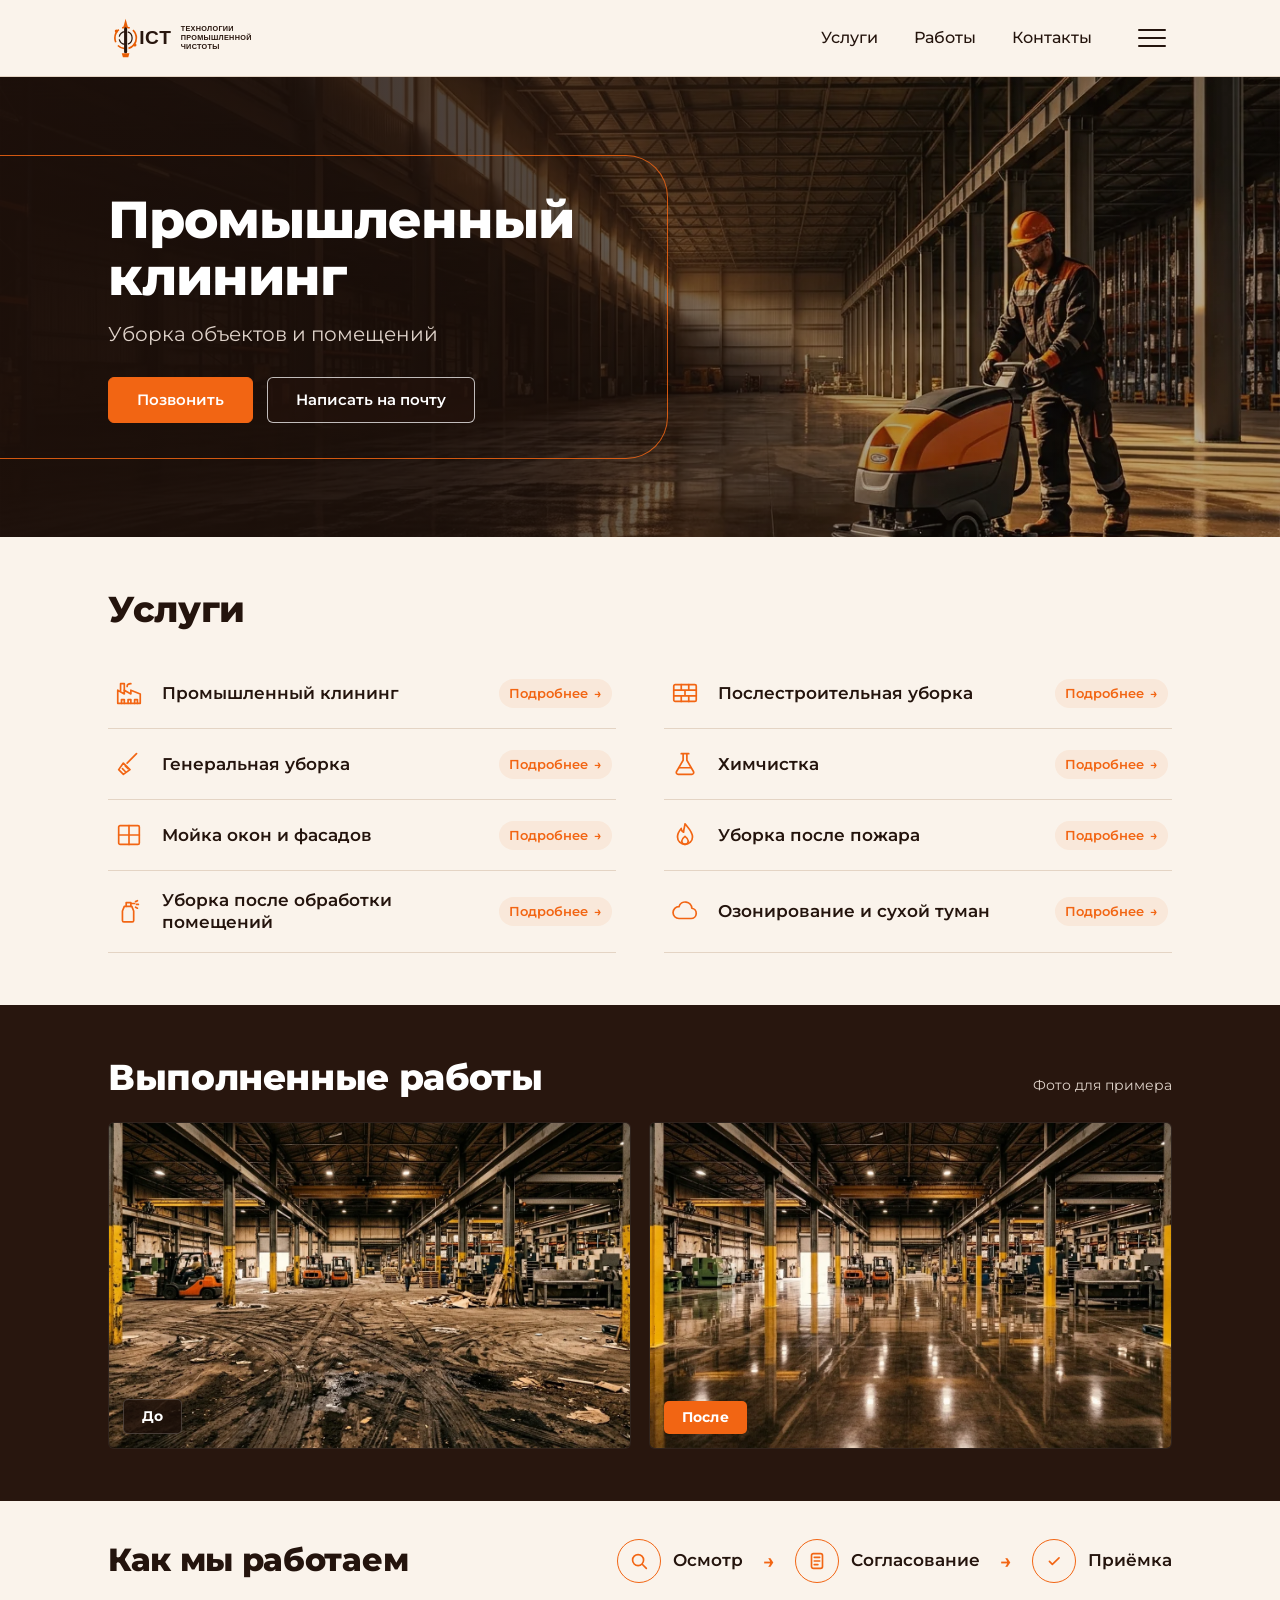
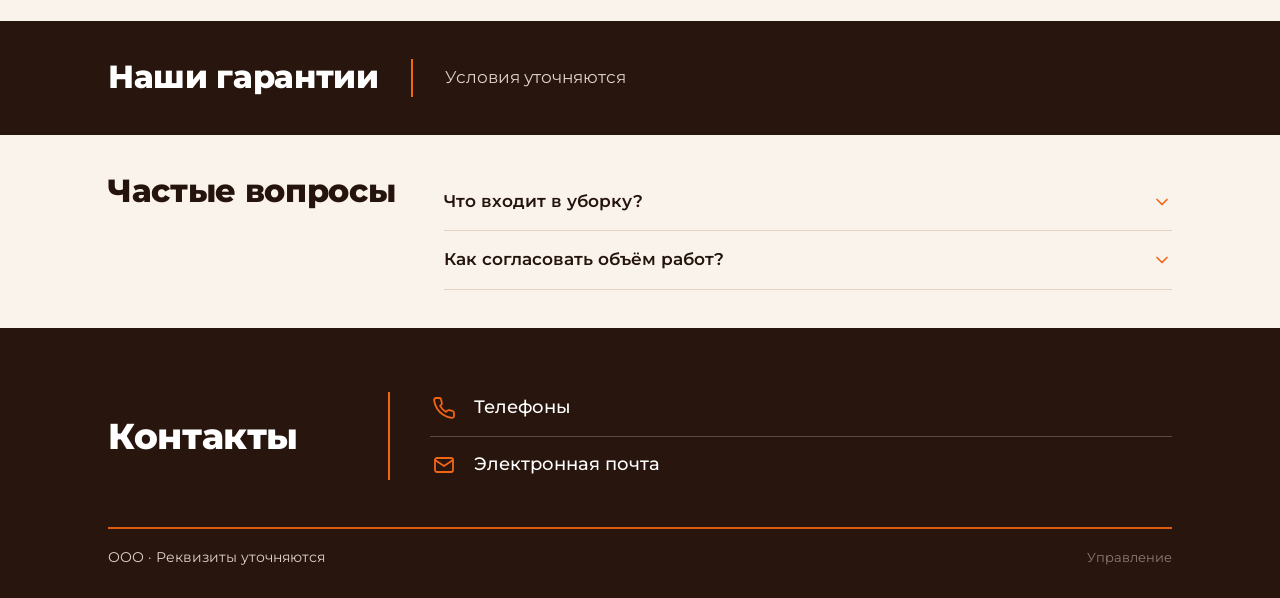
==== index.html @ 391a7e3c "Initial commit: ICT industrial cleaning site, service modals, WebP admin panel, PHP API, and agent r" ====
<!DOCTYPE html>
<html lang="ru">
<head>
  <meta charset="UTF-8">
  <meta name="viewport" content="width=device-width, initial-scale=1.0">
  <title>ICT — Технологии промышленной чистоты | Промышленный клининг</title>
  <meta name="description" content="Промышленный клининг, уборка объектов и помещений, послестроительная и генеральная уборка, химчистка, мойка окон и фасадов, уборка после пожара, озонирование.">
  <link rel="preconnect" href="https://fonts.googleapis.com">
  <link rel="preconnect" href="https://fonts.gstatic.com" crossorigin>
  <link href="https://fonts.googleapis.com/css2?family=Montserrat:wght@400;500;600;700;800&display=swap" rel="stylesheet">
  <link rel="stylesheet" href="css/styles.css">
</head>
<body>
  <!-- Header -->
  <header class="site-header" id="top">
    <div class="container header-inner">
      <a href="#top" class="brand-logo" aria-label="ICT — Технологии промышленной чистоты">
        <img src="assets/svg/logo-ict.svg" alt="ICT — Технологии промышленной чистоты" width="220" height="50">
      </a>

      <nav class="main-nav" aria-label="Основная навигация">
        <a href="#services" class="nav-link">Услуги</a>
        <a href="#works" class="nav-link">Работы</a>
        <a href="#contacts" class="nav-link">Контакты</a>
      </nav>

      <button class="burger-btn" id="burgerBtn" type="button" aria-label="Открыть меню" aria-expanded="false" aria-controls="mobileDrawer">
        <span></span>
        <span></span>
        <span></span>
      </button>
    </div>

    <!-- Mobile Navigation Drawer -->
    <div class="mobile-drawer" id="mobileDrawer" hidden>
      <div class="container mobile-drawer-inner">
        <a href="#services" class="mobile-nav-link">Услуги</a>
        <a href="#works" class="mobile-nav-link">Выполненные работы</a>
        <a href="#process" class="mobile-nav-link">Как мы работаем</a>
        <a href="#faq" class="mobile-nav-link">Частые вопросы</a>
        <a href="#contacts" class="mobile-nav-link">Контакты</a>
      </div>
    </div>

    <!-- Mobile Quick CTA Bar (matches mobile prototype) -->
    <div class="mobile-cta-bar">
      <div class="container mobile-cta-inner">
        <a href="#contacts" class="btn btn-primary btn-block js-phone-cta">Позвонить</a>
        <a href="#contacts" class="btn btn-outline-dark btn-block js-email-cta">Написать на почту</a>
      </div>
    </div>
  </header>

  <main>
    <!-- Hero Section -->
    <section class="hero" aria-label="Главный баннер">
      <div class="hero-media">
        <img id="heroImage" src="assets/images/hero.webp" alt="Сотрудник ICT выполняет промышленный клининг поломоечной машиной" loading="eager">
        <div class="hero-overlay" aria-hidden="true"></div>
      </div>

      <div class="container hero-container">
        <div class="hero-frame">
          <h1 class="hero-title">Промышленный<br>клининг</h1>
          <p class="hero-subtitle">Уборка объектов и помещений</p>
          <div class="hero-actions">
            <a href="#contacts" class="btn btn-primary js-phone-cta">Позвонить</a>
            <a href="#contacts" class="btn btn-outline-light js-email-cta">Написать на почту</a>
          </div>
        </div>
      </div>
    </section>

    <!-- Services Section -->
    <section class="section section-cream" id="services">
      <div class="container">
        <h2 class="section-title section-title-dark">Услуги</h2>
        <div class="services-grid" id="servicesGrid" role="list">
          <!-- Rendered dynamically from data/services.json -->
        </div>
      </div>
    </section>

    <!-- Completed Works Section -->
    <section class="section section-dark" id="works">
      <div class="container">
        <div class="section-header-row">
          <h2 class="section-title section-title-light">Выполненные работы</h2>
          <span class="section-note" id="worksNote">Фото для примера</span>
        </div>
        <div class="works-list" id="worksList">
          <!-- Rendered dynamically from data/media.json -->
        </div>
      </div>
    </section>

    <!-- How We Work Section -->
    <section class="section section-cream section-compact" id="process">
      <div class="container process-layout">
        <h2 class="section-title section-title-dark process-heading">Как мы работаем</h2>
        <ol class="process-steps">
          <li class="process-step">
            <span class="process-icon" aria-hidden="true">
              <svg viewBox="0 0 24 24" fill="none" stroke="currentColor" stroke-width="1.8" stroke-linecap="round" stroke-linejoin="round">
                <circle cx="11" cy="11" r="6"></circle>
                <path d="M20 20l-4.2-4.2"></path>
              </svg>
            </span>
            <span class="process-label">Осмотр</span>
          </li>
          <li class="process-arrow" aria-hidden="true">→</li>
          <li class="process-step">
            <span class="process-icon" aria-hidden="true">
              <svg viewBox="0 0 24 24" fill="none" stroke="currentColor" stroke-width="1.8" stroke-linecap="round" stroke-linejoin="round">
                <rect x="6" y="4" width="12" height="16" rx="2"></rect>
                <path d="M9 8h6M9 12h6M9 16h4"></path>
              </svg>
            </span>
            <span class="process-label">Согласование</span>
          </li>
          <li class="process-arrow" aria-hidden="true">→</li>
          <li class="process-step">
            <span class="process-icon" aria-hidden="true">
              <svg viewBox="0 0 24 24" fill="none" stroke="currentColor" stroke-width="1.8" stroke-linecap="round" stroke-linejoin="round">
                <path d="M7 12.5l3.2 3.2L17.5 8.5"></path>
              </svg>
            </span>
            <span class="process-label">Приёмка</span>
          </li>
        </ol>
      </div>
    </section>

    <!-- Guarantees Section -->
    <section class="section section-dark section-compact" id="guarantees">
      <div class="container guarantees-layout">
        <h2 class="section-title section-title-light guarantees-heading">Наши гарантии</h2>
        <div class="guarantees-divider" aria-hidden="true"></div>
        <p class="guarantees-text" id="guaranteesText">Условия уточняются</p>
      </div>
    </section>

    <!-- FAQ Section -->
    <section class="section section-cream section-compact" id="faq">
      <div class="container faq-layout">
        <h2 class="section-title section-title-dark faq-heading">Частые вопросы</h2>
        <div class="faq-list" id="faqList">
          <!-- Rendered dynamically from data/site-config.json -->
        </div>
      </div>
    </section>
  </main>

  <!-- Contacts & Footer -->
  <footer class="section section-dark site-footer" id="contacts">
    <div class="container">
      <div class="contacts-layout">
        <h2 class="section-title section-title-light contacts-heading">Контакты</h2>
        <div class="contacts-divider" aria-hidden="true"></div>
        <div class="contacts-items">
          <a href="#contacts" class="contact-row js-phone-cta" id="contactPhoneLink">
            <span class="contact-icon" aria-hidden="true">
              <svg viewBox="0 0 24 24" fill="none" stroke="currentColor" stroke-width="1.8" stroke-linecap="round" stroke-linejoin="round">
                <path d="M22 16.92v3a2 2 0 0 1-2.18 2 19.79 19.79 0 0 1-8.63-3.07 19.5 19.5 0 0 1-6-6 19.79 19.79 0 0 1-3.07-8.67A2 2 0 0 1 4.11 2h3a2 2 0 0 1 2 1.72c.12.96.36 1.9.7 2.81a2 2 0 0 1-.45 2.11L8.09 9.91a16 16 0 0 0 6 6l1.27-1.27a2 2 0 0 1 2.11-.45c.91.34 1.85.58 2.81.7A2 2 0 0 1 22 16.92z"></path>
              </svg>
            </span>
            <span class="contact-value" id="contactPhoneText">Телефоны</span>
          </a>

          <a href="#contacts" class="contact-row js-email-cta" id="contactEmailLink">
            <span class="contact-icon" aria-hidden="true">
              <svg viewBox="0 0 24 24" fill="none" stroke="currentColor" stroke-width="1.8" stroke-linecap="round" stroke-linejoin="round">
                <rect x="3" y="5" width="18" height="14" rx="2"></rect>
                <path d="M3 7l9 6 9-6"></path>
              </svg>
            </span>
            <span class="contact-value" id="contactEmailText">Электронная почта</span>
          </a>
        </div>
      </div>

      <hr class="footer-accent-line">

      <div class="footer-bottom">
        <p class="footer-legal" id="legalInfo">ООО · Реквизиты уточняются</p>
        <a href="admin.html" class="footer-admin-link" title="Панель управления сайтом">Управление</a>
      </div>
    </div>
  </footer>

  <!-- Service Details Modal -->
  <div class="modal-backdrop" id="serviceModal" role="dialog" aria-modal="true" aria-labelledby="serviceModalTitle" hidden>
    <div class="modal-dialog">
      <div class="modal-header">
        <div class="modal-title-wrap">
          <span class="modal-service-icon" id="serviceModalIcon" aria-hidden="true"></span>
          <h3 class="modal-title" id="serviceModalTitle">Название услуги</h3>
        </div>
        <button type="button" class="modal-close" id="serviceModalClose" aria-label="Закрыть окно">&times;</button>
      </div>

      <div class="modal-body">
        <!-- Block 1: Included -->
        <section class="modal-block">
          <h4 class="modal-block-title">
            <span class="modal-block-dot modal-block-dot-included" aria-hidden="true"></span>
            Что входит в стоимость
          </h4>
          <ul class="modal-checklist" id="serviceModalIncluded"></ul>
        </section>

        <!-- Block 2: Excluded -->
        <section class="modal-block modal-block-excluded">
          <h4 class="modal-block-title">
            <span class="modal-block-dot modal-block-dot-excluded" aria-hidden="true"></span>
            Что не входит в услугу
          </h4>
          <ul class="modal-excluded-list" id="serviceModalExcluded"></ul>
        </section>

        <!-- Block 3: Additional Paid Works -->
        <section class="modal-block">
          <div class="modal-extras-head">
            <h4 class="modal-block-title">Дополнительные работы</h4>
            <p class="modal-extras-note">Не включены в общую стоимость услуги — оплачиваются отдельно при заказе</p>
          </div>
          <div class="modal-extras-table" id="serviceModalExtras"></div>
        </section>
      </div>

      <div class="modal-footer">
        <a href="#contacts" class="btn btn-primary js-phone-cta js-modal-close-on-click">Позвонить</a>
        <a href="#contacts" class="btn btn-outline-dark js-email-cta js-modal-close-on-click">Написать на почту</a>
      </div>
    </div>
  </div>

  <!-- Photo Lightbox Modal -->
  <div class="lightbox-backdrop" id="lightboxModal" role="dialog" aria-modal="true" aria-label="Просмотр фотографии" hidden>
    <button type="button" class="lightbox-close" id="lightboxClose" aria-label="Закрыть">&times;</button>
    <figure class="lightbox-figure">
      <img id="lightboxImage" src="" alt="">
      <figcaption id="lightboxCaption"></figcaption>
    </figure>
  </div>

  <script src="js/app.js"></script>
</body>
</html>
---- css/styles.css ----
:root {
  --bg-dark: #28160E;
  --bg-dark-deep: #1E100A;
  --bg-cream: #FAF3EB;
  --bg-cream-alt: #F3E8DC;
  --text-dark: #24140D;
  --text-dark-muted: #5C473C;
  --text-light: #FFFFFF;
  --text-light-muted: #DFD3CA;
  --accent: #F26513;
  --accent-hover: #FF7828;
  --border-cream: #E4D4C4;
  --border-dark: rgba(255, 255, 255, 0.22);
  --radius-sm: 6px;
  --radius-md: 12px;
  --radius-lg: 20px;
  --shadow-modal: 0 24px 64px rgba(18, 9, 5, 0.45);
  --container-max: 1120px;
  --transition: 0.2s ease;
}

*,
*::before,
*::after {
  box-sizing: border-box;
}

html {
  scroll-behavior: smooth;
}

body {
  margin: 0;
  font-family: 'Montserrat', -apple-system, BlinkMacSystemFont, 'Segoe UI', Roboto, sans-serif;
  color: var(--text-dark);
  background-color: var(--bg-dark);
  line-height: 1.5;
  -webkit-font-smoothing: antialiased;
}

body.no-scroll {
  overflow: hidden;
}

img {
  max-width: 100%;
  display: block;
}

a {
  color: inherit;
  text-decoration: none;
}

button {
  font: inherit;
  cursor: pointer;
}

.container {
  width: 100%;
  max-width: var(--container-max);
  margin: 0 auto;
  padding: 0 28px;
}

/* Buttons */
.btn {
  display: inline-flex;
  align-items: center;
  justify-content: center;
  gap: 8px;
  padding: 13px 28px;
  border-radius: var(--radius-sm);
  font-size: 15px;
  font-weight: 600;
  line-height: 1.2;
  border: 1.5px solid transparent;
  transition: background-color var(--transition), color var(--transition), border-color var(--transition), transform var(--transition);
  white-space: nowrap;
}

.btn:active {
  transform: translateY(1px);
}

.btn-primary {
  background-color: var(--accent);
  color: var(--text-light);
  border-color: var(--accent);
}

.btn-primary:hover {
  background-color: var(--accent-hover);
  border-color: var(--accent-hover);
}

.btn-outline-light {
  background-color: rgba(40, 22, 14, 0.45);
  color: var(--text-light);
  border-color: rgba(255, 255, 255, 0.72);
}

.btn-outline-light:hover {
  background-color: rgba(255, 255, 255, 0.14);
  border-color: var(--text-light);
}

.btn-outline-dark {
  background-color: transparent;
  color: var(--text-dark);
  border-color: rgba(36, 20, 13, 0.55);
}

.btn-outline-dark:hover {
  background-color: rgba(36, 20, 13, 0.06);
  border-color: var(--text-dark);
}

.btn-block {
  width: 100%;
}

/* Header */
.site-header {
  background-color: var(--bg-cream);
  border-bottom: 1px solid var(--border-cream);
  position: sticky;
  top: 0;
  z-index: 100;
}

.header-inner {
  display: flex;
  align-items: center;
  justify-content: space-between;
  min-height: 76px;
  gap: 24px;
}

.brand-logo img {
  height: 46px;
  width: auto;
}

.main-nav {
  display: flex;
  align-items: center;
  gap: 36px;
  margin-left: auto;
  margin-right: 16px;
}

.nav-link {
  font-size: 16px;
  font-weight: 500;
  color: var(--text-dark);
  transition: color var(--transition);
}

.nav-link:hover {
  color: var(--accent);
}

.burger-btn {
  display: inline-flex;
  flex-direction: column;
  justify-content: center;
  gap: 6px;
  width: 40px;
  height: 40px;
  padding: 6px;
  background: transparent;
  border: none;
}

.burger-btn span {
  display: block;
  width: 100%;
  height: 2.2px;
  background-color: var(--text-dark);
  border-radius: 2px;
  transition: transform var(--transition), opacity var(--transition);
}

.burger-btn[aria-expanded="true"] span:nth-child(1) {
  transform: translateY(8.2px) rotate(45deg);
}

.burger-btn[aria-expanded="true"] span:nth-child(2) {
  opacity: 0;
}

.burger-btn[aria-expanded="true"] span:nth-child(3) {
  transform: translateY(-8.2px) rotate(-45deg);
}

.mobile-drawer {
  background-color: var(--bg-cream);
  border-top: 1px solid var(--border-cream);
  padding: 12px 0 18px;
}

.mobile-drawer-inner {
  display: flex;
  flex-direction: column;
  gap: 4px;
}

.mobile-nav-link {
  padding: 10px 0;
  font-size: 16px;
  font-weight: 600;
  color: var(--text-dark);
  border-bottom: 1px solid rgba(228, 212, 196, 0.7);
}

.mobile-nav-link:last-child {
  border-bottom: none;
}

.mobile-cta-bar {
  display: none;
  background-color: var(--bg-cream);
  padding: 0 0 14px;
}

.mobile-cta-inner {
  display: flex;
  flex-direction: column;
  gap: 10px;
}

/* Hero Section */
.hero {
  position: relative;
  min-height: 460px;
  display: flex;
  align-items: center;
  background-color: var(--bg-dark-deep);
  overflow: hidden;
}

.hero-media {
  position: absolute;
  inset: 0;
  z-index: 0;
}

.hero-media img {
  width: 100%;
  height: 100%;
  object-fit: cover;
  object-position: center 35%;
}

.hero-overlay {
  position: absolute;
  inset: 0;
  background: linear-gradient(
    90deg,
    rgba(30, 16, 10, 0.92) 0%,
    rgba(30, 16, 10, 0.76) 44%,
    rgba(30, 16, 10, 0.25) 76%,
    rgba(30, 16, 10, 0.35) 100%
  );
}

.hero-container {
  position: relative;
  z-index: 1;
  padding-top: 48px;
  padding-bottom: 48px;
}

.hero-frame {
  max-width: 560px;
  padding: 36px 40px 36px 0;
  position: relative;
}

.hero-frame::before {
  content: "";
  position: absolute;
  top: 0;
  bottom: 0;
  right: 0;
  left: -100vw;
  border-top: 1.5px solid rgba(242, 101, 19, 0.85);
  border-right: 1.5px solid rgba(242, 101, 19, 0.85);
  border-bottom: 1.5px solid rgba(242, 101, 19, 0.85);
  border-radius: 0 42px 42px 0;
  pointer-events: none;
}

.hero-title {
  margin: 0 0 14px;
  color: var(--text-light);
  font-size: clamp(32px, 4.6vw, 52px);
  font-weight: 800;
  line-height: 1.1;
  letter-spacing: -0.02em;
}

.hero-subtitle {
  margin: 0 0 28px;
  color: var(--text-light-muted);
  font-size: clamp(16px, 2vw, 20px);
  font-weight: 400;
}

.hero-actions {
  display: flex;
  flex-wrap: wrap;
  gap: 14px;
}

/* Sections */
.section {
  padding: 52px 0;
}

.section-compact {
  padding: 38px 0;
}

.section-cream {
  background-color: var(--bg-cream);
  color: var(--text-dark);
}

.section-dark {
  background-color: var(--bg-dark);
  color: var(--text-light);
}

.section-title {
  margin: 0 0 28px;
  font-size: clamp(26px, 3.2vw, 36px);
  font-weight: 800;
  line-height: 1.15;
  letter-spacing: -0.01em;
}

.section-title-dark {
  color: var(--text-dark);
}

.section-title-light {
  color: var(--text-light);
}

.section-header-row {
  display: flex;
  align-items: baseline;
  justify-content: space-between;
  gap: 16px;
  margin-bottom: 24px;
}

.section-header-row .section-title {
  margin-bottom: 0;
}

.section-note {
  font-size: 14px;
  color: var(--text-light-muted);
}

/* Services Grid */
.services-grid {
  display: grid;
  grid-template-columns: repeat(2, minmax(0, 1fr));
  column-gap: 48px;
}

.service-item {
  display: flex;
  align-items: center;
  justify-content: space-between;
  gap: 14px;
  width: 100%;
  padding: 18px 4px;
  background: transparent;
  border: none;
  border-bottom: 1px solid var(--border-cream);
  text-align: left;
  color: var(--text-dark);
  transition: background-color var(--transition), padding-left var(--transition);
}

.service-item:hover {
  background-color: rgba(242, 101, 19, 0.05);
  padding-left: 8px;
}

.service-item-left {
  display: flex;
  align-items: center;
  gap: 16px;
  min-width: 0;
}

.service-icon {
  flex: 0 0 34px;
  width: 34px;
  height: 34px;
  color: var(--accent);
  display: inline-flex;
  align-items: center;
  justify-content: center;
}

.service-icon svg {
  width: 30px;
  height: 30px;
}

.service-name {
  font-size: 17px;
  font-weight: 600;
  line-height: 1.3;
  color: var(--text-dark);
}

.service-more {
  flex-shrink: 0;
  display: inline-flex;
  align-items: center;
  gap: 6px;
  font-size: 13px;
  font-weight: 600;
  color: var(--accent);
  padding: 5px 10px;
  border-radius: 999px;
  background-color: rgba(242, 101, 19, 0.08);
  transition: background-color var(--transition), transform var(--transition);
}

.service-item:hover .service-more {
  background-color: rgba(242, 101, 19, 0.16);
  transform: translateX(2px);
}

/* Completed Works */
.works-list {
  display: flex;
  flex-direction: column;
  gap: 24px;
}

.work-pair {
  display: grid;
  grid-template-columns: repeat(2, minmax(0, 1fr));
  gap: 18px;
}

.work-card {
  position: relative;
  border-radius: var(--radius-sm);
  overflow: hidden;
  background-color: var(--bg-dark-deep);
  aspect-ratio: 16 / 10;
  cursor: zoom-in;
  border: 1px solid rgba(255, 255, 255, 0.08);
}

.work-card img {
  width: 100%;
  height: 100%;
  object-fit: cover;
  transition: transform 0.35s ease;
}

.work-card:hover img {
  transform: scale(1.03);
}

.work-badge {
  position: absolute;
  left: 14px;
  bottom: 14px;
  padding: 6px 18px;
  border-radius: 5px;
  font-size: 14px;
  font-weight: 700;
  color: var(--text-light);
  letter-spacing: 0.01em;
}

.work-badge-before {
  background-color: rgba(30, 16, 10, 0.82);
  border: 1px solid rgba(255, 255, 255, 0.18);
}

.work-badge-after {
  background-color: var(--accent);
}

/* How We Work */
.process-layout {
  display: flex;
  align-items: center;
  justify-content: space-between;
  gap: 28px;
  flex-wrap: wrap;
}

.process-heading {
  margin-bottom: 0;
  font-size: clamp(24px, 2.8vw, 32px);
}

.process-steps {
  list-style: none;
  margin: 0;
  padding: 0;
  display: flex;
  align-items: center;
  gap: 20px;
  flex-wrap: wrap;
}

.process-step {
  display: flex;
  align-items: center;
  gap: 12px;
}

.process-icon {
  width: 44px;
  height: 44px;
  border-radius: 50%;
  border: 1.5px solid var(--accent);
  color: var(--accent);
  display: inline-flex;
  align-items: center;
  justify-content: center;
  flex-shrink: 0;
}

.process-icon svg {
  width: 22px;
  height: 22px;
}

.process-label {
  font-size: 17px;
  font-weight: 600;
  color: var(--text-dark);
}

.process-arrow {
  color: var(--accent);
  font-size: 20px;
  font-weight: 600;
}

/* Guarantees */
.guarantees-layout {
  display: flex;
  align-items: center;
  gap: 32px;
}

.guarantees-heading {
  margin-bottom: 0;
  font-size: clamp(24px, 2.8vw, 32px);
  flex-shrink: 0;
}

.guarantees-divider {
  width: 2px;
  height: 38px;
  background-color: var(--accent);
  flex-shrink: 0;
}

.guarantees-text {
  margin: 0;
  font-size: 17px;
  color: var(--text-light-muted);
}

/* FAQ */
.faq-layout {
  display: grid;
  grid-template-columns: 300px 1fr;
  gap: 36px;
  align-items: start;
}

.faq-heading {
  margin-bottom: 0;
  font-size: clamp(24px, 2.8vw, 32px);
}

.faq-list {
  display: flex;
  flex-direction: column;
}

.faq-item {
  border-bottom: 1px solid var(--border-cream);
}

.faq-trigger {
  width: 100%;
  display: flex;
  align-items: center;
  justify-content: space-between;
  gap: 16px;
  padding: 16px 0;
  background: transparent;
  border: none;
  text-align: left;
  font-size: 17px;
  font-weight: 600;
  color: var(--text-dark);
}

.faq-chevron {
  width: 20px;
  height: 20px;
  color: var(--accent);
  flex-shrink: 0;
  transition: transform var(--transition);
}

.faq-item.is-open .faq-chevron {
  transform: rotate(180deg);
}

.faq-panel {
  padding: 0 0 18px;
  color: var(--text-dark-muted);
  font-size: 15px;
  line-height: 1.6;
}

/* Footer & Contacts */
.site-footer {
  padding-bottom: 30px;
}

.contacts-layout {
  display: flex;
  align-items: center;
  gap: 40px;
}

.contacts-heading {
  margin-bottom: 0;
  min-width: 240px;
}

.contacts-divider {
  width: 2px;
  height: 88px;
  background-color: var(--accent);
  flex-shrink: 0;
}

.contacts-items {
  flex: 1;
  display: flex;
  flex-direction: column;
}

.contact-row {
  display: flex;
  align-items: center;
  gap: 16px;
  padding: 14px 0;
  font-size: 18px;
  font-weight: 500;
  color: var(--text-light);
  transition: color var(--transition);
}

.contact-row:first-child {
  border-bottom: 1px solid var(--border-dark);
}

.contact-row:hover {
  color: var(--accent-hover);
}

.contact-icon {
  width: 28px;
  height: 28px;
  color: var(--accent);
  display: inline-flex;
  align-items: center;
  justify-content: center;
  flex-shrink: 0;
}

.contact-icon svg {
  width: 24px;
  height: 24px;
}

.footer-accent-line {
  border: none;
  height: 2px;
  background-color: var(--accent);
  margin: 34px 0 18px;
  opacity: 0.9;
}

.footer-bottom {
  display: flex;
  align-items: center;
  justify-content: space-between;
  gap: 16px;
  flex-wrap: wrap;
}

.footer-legal {
  margin: 0;
  font-size: 14px;
  color: var(--text-light-muted);
}

.footer-admin-link {
  font-size: 13px;
  color: rgba(223, 211, 202, 0.55);
  transition: color var(--transition);
}

.footer-admin-link:hover {
  color: var(--accent);
}

/* Service Details Modal */
.modal-backdrop {
  position: fixed;
  inset: 0;
  z-index: 1000;
  background-color: rgba(20, 10, 6, 0.72);
  backdrop-filter: blur(4px);
  display: flex;
  align-items: center;
  justify-content: center;
  padding: 20px;
}

.modal-backdrop[hidden] {
  display: none;
}

.modal-dialog {
  width: 100%;
  max-width: 760px;
  max-height: 90vh;
  background-color: var(--bg-cream);
  color: var(--text-dark);
  border-radius: var(--radius-md);
  box-shadow: var(--shadow-modal);
  display: flex;
  flex-direction: column;
  overflow: hidden;
  animation: modalFadeIn 0.2s ease-out;
}

@keyframes modalFadeIn {
  from {
    opacity: 0;
    transform: translateY(10px) scale(0.98);
  }
  to {
    opacity: 1;
    transform: translateY(0) scale(1);
  }
}

.modal-header {
  display: flex;
  align-items: center;
  justify-content: space-between;
  gap: 16px;
  padding: 20px 26px;
  background-color: var(--bg-dark);
  color: var(--text-light);
  border-bottom: 2px solid var(--accent);
}

.modal-title-wrap {
  display: flex;
  align-items: center;
  gap: 14px;
  min-width: 0;
}

.modal-service-icon {
  width: 34px;
  height: 34px;
  color: var(--accent);
  display: inline-flex;
  align-items: center;
  justify-content: center;
  flex-shrink: 0;
}

.modal-service-icon svg {
  width: 30px;
  height: 30px;
}

.modal-title {
  margin: 0;
  font-size: 20px;
  font-weight: 700;
  line-height: 1.25;
}

.modal-close {
  width: 38px;
  height: 38px;
  border-radius: 50%;
  border: 1px solid rgba(255, 255, 255, 0.24);
  background: transparent;
  color: var(--text-light);
  font-size: 26px;
  line-height: 1;
  display: inline-flex;
  align-items: center;
  justify-content: center;
  flex-shrink: 0;
  transition: background-color var(--transition), border-color var(--transition);
}

.modal-close:hover {
  background-color: var(--accent);
  border-color: var(--accent);
}

.modal-body {
  padding: 24px 26px;
  overflow-y: auto;
  display: flex;
  flex-direction: column;
  gap: 22px;
}

.modal-block-title {
  margin: 0 0 12px;
  font-size: 16px;
  font-weight: 700;
  color: var(--text-dark);
  display: flex;
  align-items: center;
  gap: 10px;
}

.modal-block-dot {
  width: 10px;
  height: 10px;
  border-radius: 50%;
  flex-shrink: 0;
}

.modal-block-dot-included {
  background-color: var(--accent);
}

.modal-block-dot-excluded {
  background-color: #8C6D5E;
}

.modal-checklist,
.modal-excluded-list {
  list-style: none;
  margin: 0;
  padding: 0;
  display: flex;
  flex-direction: column;
  gap: 10px;
}

.modal-checklist li,
.modal-excluded-list li {
  position: relative;
  padding-left: 28px;
  font-size: 14.5px;
  line-height: 1.48;
  color: var(--text-dark);
}

.modal-checklist li::before {
  content: "✓";
  position: absolute;
  left: 0;
  top: 1px;
  width: 19px;
  height: 19px;
  border-radius: 50%;
  background-color: rgba(242, 101, 19, 0.14);
  color: var(--accent);
  font-size: 12px;
  font-weight: 800;
  display: inline-flex;
  align-items: center;
  justify-content: center;
}

.modal-block-excluded {
  background-color: var(--bg-cream-alt);
  border-left: 3px solid #9B7B6A;
  border-radius: 0 var(--radius-sm) var(--radius-sm) 0;
  padding: 16px 18px;
}

.modal-excluded-list li {
  color: var(--text-dark-muted);
}

.modal-excluded-list li::before {
  content: "✕";
  position: absolute;
  left: 2px;
  top: 0;
  color: #9B7B6A;
  font-size: 13px;
  font-weight: 700;
}

.modal-extras-head {
  margin-bottom: 12px;
}

.modal-extras-head .modal-block-title {
  margin-bottom: 4px;
}

.modal-extras-note {
  margin: 0;
  font-size: 13.5px;
  color: var(--text-dark-muted);
}

.modal-extras-table {
  border: 1px solid var(--border-cream);
  border-radius: var(--radius-sm);
  background-color: #FFFFFF;
  overflow: hidden;
}

.extra-row {
  display: flex;
  align-items: baseline;
  justify-content: space-between;
  gap: 16px;
  padding: 13px 16px;
  border-bottom: 1px solid var(--border-cream);
}

.extra-row:last-child {
  border-bottom: none;
}

.extra-name {
  font-size: 14.5px;
  font-weight: 500;
  color: var(--text-dark);
}

.extra-price {
  flex-shrink: 0;
  font-size: 14.5px;
  font-weight: 700;
  color: var(--accent);
  white-space: nowrap;
}

.modal-footer {
  padding: 16px 26px;
  background-color: var(--bg-cream-alt);
  border-top: 1px solid var(--border-cream);
  display: flex;
  align-items: center;
  gap: 12px;
  flex-wrap: wrap;
}

/* Photo Lightbox */
.lightbox-backdrop {
  position: fixed;
  inset: 0;
  z-index: 1100;
  background-color: rgba(15, 8, 5, 0.9);
  display: flex;
  align-items: center;
  justify-content: center;
  padding: 24px;
}

.lightbox-backdrop[hidden] {
  display: none;
}

.lightbox-close {
  position: absolute;
  top: 18px;
  right: 22px;
  width: 44px;
  height: 44px;
  border-radius: 50%;
  border: 1px solid rgba(255, 255, 255, 0.3);
  background: rgba(30, 16, 10, 0.7);
  color: var(--text-light);
  font-size: 28px;
  line-height: 1;
}

.lightbox-figure {
  margin: 0;
  max-width: 1080px;
  max-height: 88vh;
  display: flex;
  flex-direction: column;
  align-items: center;
  gap: 12px;
}

.lightbox-figure img {
  max-height: 78vh;
  width: auto;
  border-radius: var(--radius-sm);
}

.lightbox-figure figcaption {
  color: var(--text-light-muted);
  font-size: 15px;
  font-weight: 500;
}

/* Responsive (Tablet & Mobile Prototype) */
@media (max-width: 960px) {
  .services-grid {
    grid-template-columns: 1fr;
  }

  .faq-layout {
    grid-template-columns: 1fr;
    gap: 18px;
  }

  .contacts-layout {
    flex-direction: column;
    align-items: flex-start;
    gap: 18px;
  }

  .contacts-divider {
    display: none;
  }

  .contacts-items {
    width: 100%;
  }
}

@media (max-width: 767px) {
  .container {
    padding: 0 18px;
  }

  .main-nav {
    display: none;
  }

  .mobile-cta-bar {
    display: block;
  }

  .header-inner {
    min-height: 64px;
  }

  .brand-logo img {
    height: 40px;
  }

  /* Mobile Hero matches stacked mobile prototype */
  .hero {
    display: block;
    min-height: 0;
    background-color: var(--bg-dark);
  }

  .hero-media {
    position: relative;
    aspect-ratio: 16 / 10;
  }

  .hero-overlay {
    background: linear-gradient(180deg, rgba(30, 16, 10, 0.08) 0%, rgba(40, 22, 14, 0.72) 100%);
  }

  .hero-container {
    padding-top: 20px;
    padding-bottom: 26px;
  }

  .hero-frame {
    padding: 0;
    max-width: 100%;
  }

  .hero-frame::before {
    display: none;
  }

  .hero-actions {
    display: none;
  }

  .hero-subtitle {
    margin-bottom: 0;
  }

  .section {
    padding: 36px 0;
  }

  .section-compact {
    padding: 28px 0;
  }

  .section-header-row {
    flex-direction: column;
    gap: 4px;
  }

  .work-pair {
    grid-template-columns: 1fr;
    gap: 14px;
  }

  .process-layout {
    flex-direction: column;
    align-items: flex-start;
    gap: 16px;
  }

  .process-steps {
    width: 100%;
    flex-direction: column;
    align-items: stretch;
    gap: 0;
  }

  .process-step {
    padding: 12px 0;
    border-bottom: 1px solid var(--border-cream);
  }

  .process-step:last-child {
    border-bottom: none;
  }

  .process-arrow {
    display: none;
  }

  .guarantees-layout {
    flex-direction: column;
    align-items: flex-start;
    gap: 8px;
  }

  .guarantees-divider {
    display: none;
  }

  .service-name {
    font-size: 15px;
  }

  .service-more {
    font-size: 12px;
    padding: 4px 8px;
  }

  /* Mobile Modal */
  .modal-backdrop {
    padding: 10px;
    align-items: flex-end;
  }

  .modal-dialog {
    max-height: 92vh;
    border-radius: var(--radius-md) var(--radius-md) 0 0;
  }

  .modal-header,
  .modal-body,
  .modal-footer {
    padding-left: 18px;
    padding-right: 18px;
  }

  .extra-row {
    flex-direction: column;
    gap: 4px;
  }

  .modal-footer .btn {
    flex: 1 1 100%;
  }
}
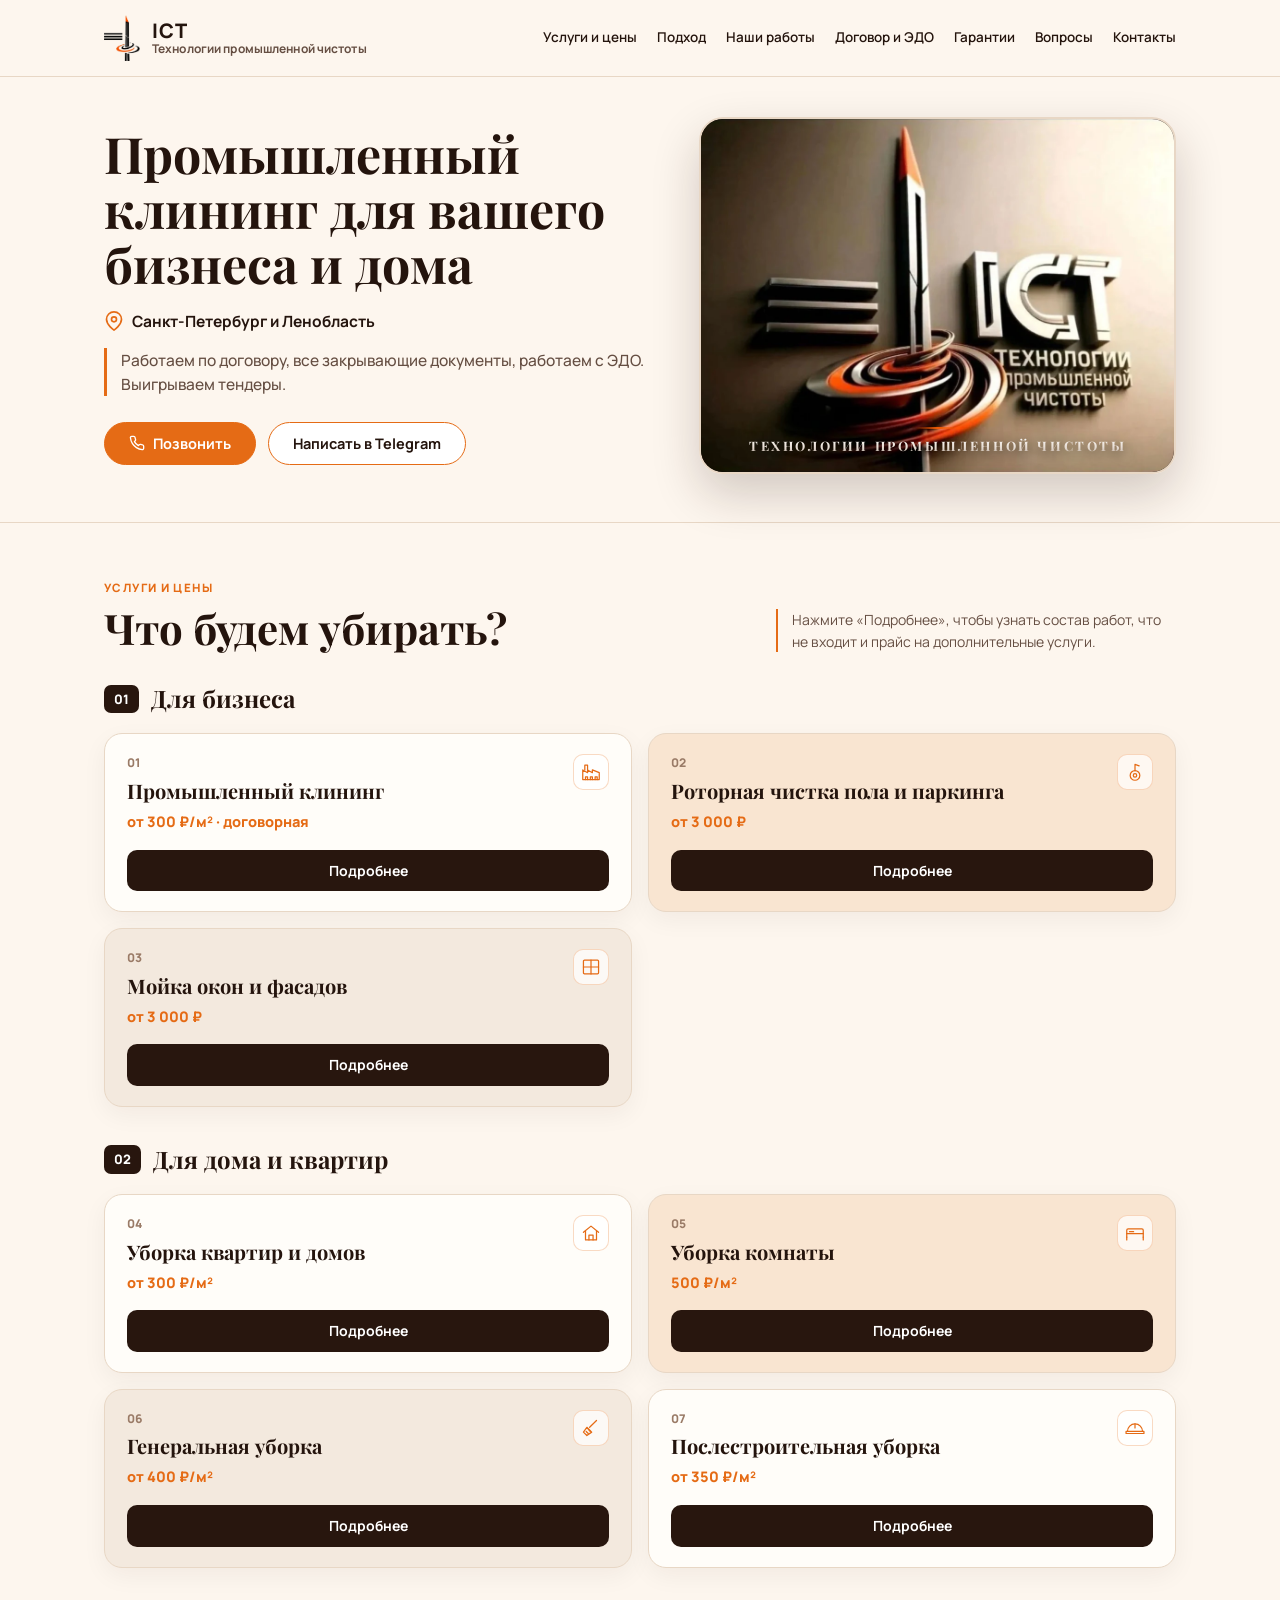
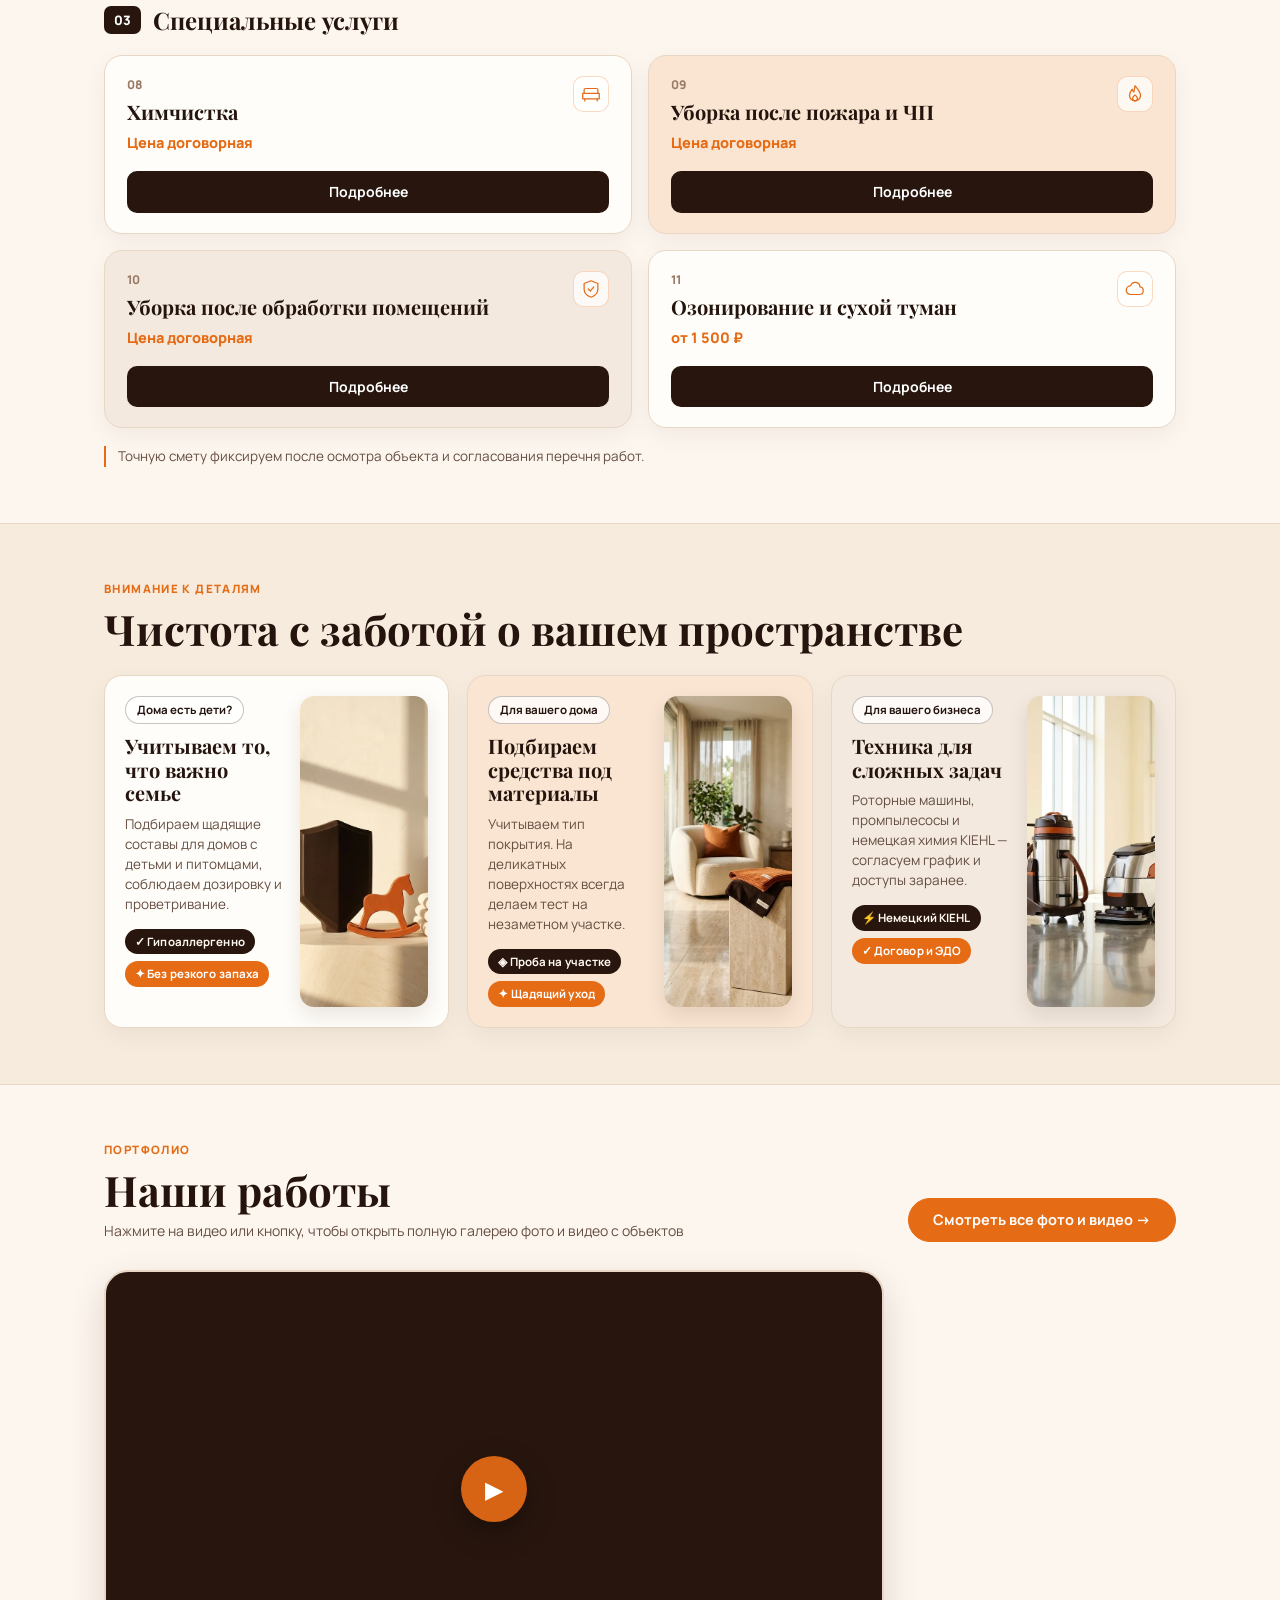
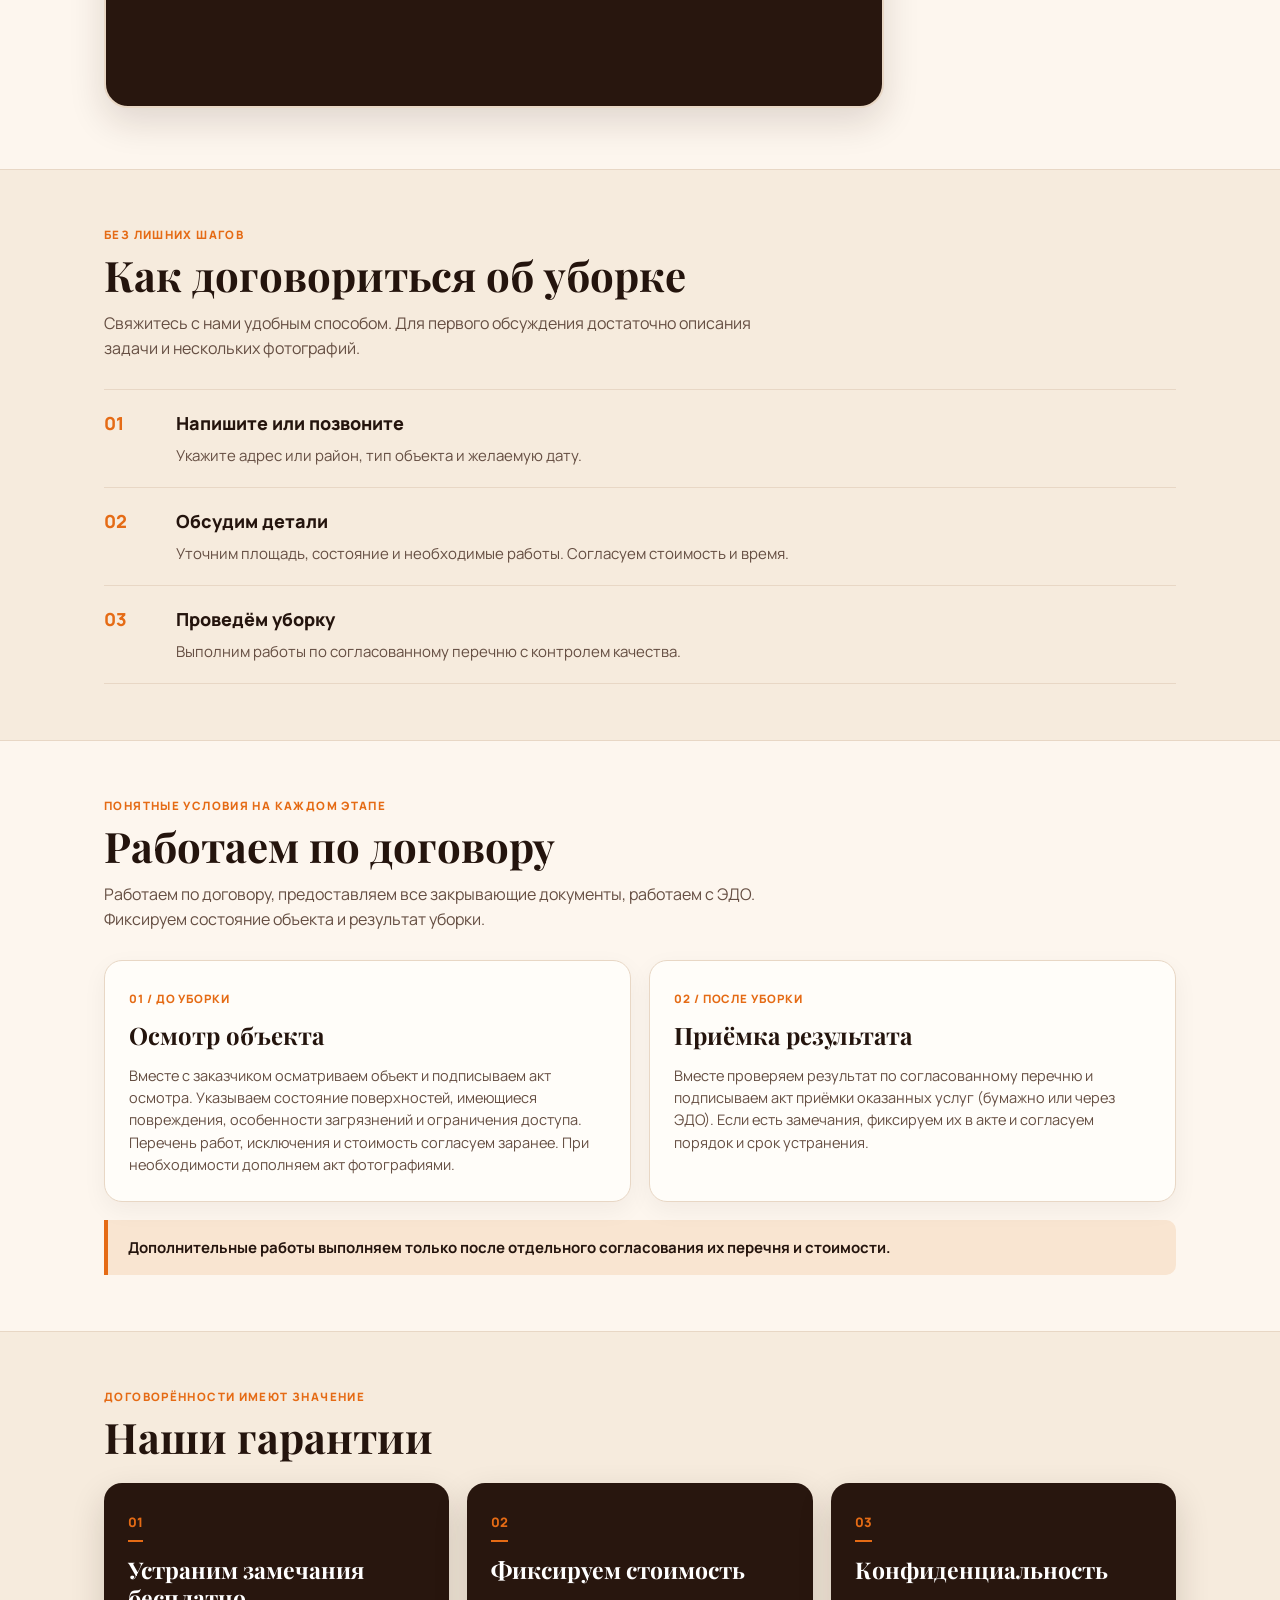
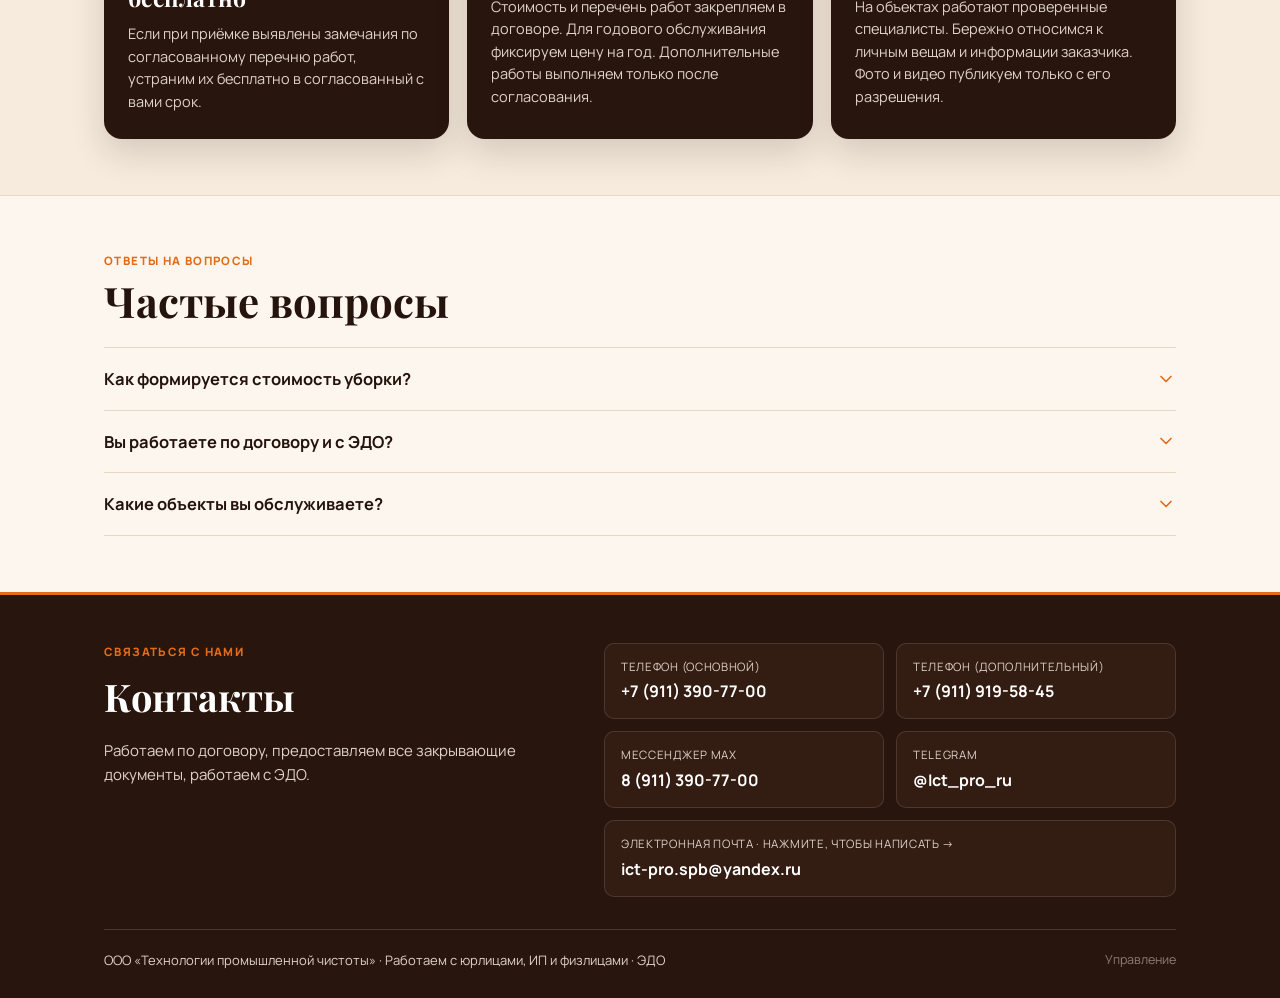
==== commit 49704902: "Update ICT site: 3D Three.js logo, new editorial layout, real prices & contacts, care carousel, real" ====
--- a/index.html
+++ b/index.html
@@ -3,24 +3,33 @@
 <head>
   <meta charset="UTF-8">
   <meta name="viewport" content="width=device-width, initial-scale=1.0">
-  <title>ICT — Технологии промышленной чистоты | Промышленный клининг</title>
-  <meta name="description" content="Промышленный клининг, уборка объектов и помещений, послестроительная и генеральная уборка, химчистка, мойка окон и фасадов, уборка после пожара, озонирование.">
+  <title>ICT — Технологии промышленной чистоты | Промышленный клининг в Санкт-Петербурге</title>
+  <meta name="description" content="Промышленный клининг для бизнеса и уборка помещений в Санкт-Петербурге. Работаем по договору, все закрывающие документы, ЭДО.">
   <link rel="preconnect" href="https://fonts.googleapis.com">
   <link rel="preconnect" href="https://fonts.gstatic.com" crossorigin>
-  <link href="https://fonts.googleapis.com/css2?family=Montserrat:wght@400;500;600;700;800&display=swap" rel="stylesheet">
+  <link href="https://fonts.googleapis.com/css2?family=Manrope:wght@400;500;600;700;800&family=Playfair+Display:wght@600;700;800&display=swap" rel="stylesheet">
   <link rel="stylesheet" href="css/styles.css">
+  <link rel="stylesheet" href="css/motion.css">
 </head>
 <body>
-  <!-- Header -->
-  <header class="site-header" id="top">
+  <!-- Header (auto-hides on scroll down, returns on scroll up) -->
+  <header class="site-header" id="siteHeader">
     <div class="container header-inner">
       <a href="#top" class="brand-logo" aria-label="ICT — Технологии промышленной чистоты">
-        <img src="assets/svg/logo-ict.svg" alt="ICT — Технологии промышленной чистоты" width="220" height="50">
+        <img id="brandLogoImg" src="assets/images/logo-mark.webp" alt="ICT" height="44">
+        <span class="brand-text">
+          <strong class="brand-title">ICT</strong>
+          <span class="brand-subtitle">Технологии промышленной чистоты</span>
+        </span>
       </a>
 
       <nav class="main-nav" aria-label="Основная навигация">
-        <a href="#services" class="nav-link">Услуги</a>
-        <a href="#works" class="nav-link">Работы</a>
+        <a href="#services" class="nav-link">Услуги и цены</a>
+        <a href="#care" class="nav-link">Подход</a>
+        <a href="#works" class="nav-link">Наши работы</a>
+        <a href="#contract" class="nav-link">Договор и ЭДО</a>
+        <a href="#guarantees" class="nav-link">Гарантии</a>
+        <a href="#faq" class="nav-link">Вопросы</a>
         <a href="#contacts" class="nav-link">Контакты</a>
       </nav>
 
@@ -34,116 +43,256 @@
     <!-- Mobile Navigation Drawer -->
     <div class="mobile-drawer" id="mobileDrawer" hidden>
       <div class="container mobile-drawer-inner">
-        <a href="#services" class="mobile-nav-link">Услуги</a>
-        <a href="#works" class="mobile-nav-link">Выполненные работы</a>
-        <a href="#process" class="mobile-nav-link">Как мы работаем</a>
+        <a href="#services" class="mobile-nav-link">Услуги и цены</a>
+        <a href="#care" class="mobile-nav-link">Чистота и забота</a>
+        <a href="#works" class="mobile-nav-link">Наши работы</a>
+        <a href="#how" class="mobile-nav-link">Как договориться</a>
+        <a href="#contract" class="mobile-nav-link">Работаем по договору и ЭДО</a>
+        <a href="#guarantees" class="mobile-nav-link">Наши гарантии</a>
         <a href="#faq" class="mobile-nav-link">Частые вопросы</a>
         <a href="#contacts" class="mobile-nav-link">Контакты</a>
       </div>
     </div>
-
-    <!-- Mobile Quick CTA Bar (matches mobile prototype) -->
-    <div class="mobile-cta-bar">
-      <div class="container mobile-cta-inner">
-        <a href="#contacts" class="btn btn-primary btn-block js-phone-cta">Позвонить</a>
-        <a href="#contacts" class="btn btn-outline-dark btn-block js-email-cta">Написать на почту</a>
-      </div>
-    </div>
   </header>
 
-  <main>
-    <!-- Hero Section -->
+  <main id="top">
+    <!-- Hero Section with Interactive 3D Three.js ICT Logo -->
     <section class="hero" aria-label="Главный баннер">
-      <div class="hero-media">
-        <img id="heroImage" src="assets/images/hero.webp" alt="Сотрудник ICT выполняет промышленный клининг поломоечной машиной" loading="eager">
-        <div class="hero-overlay" aria-hidden="true"></div>
-      </div>
-
-      <div class="container hero-container">
-        <div class="hero-frame">
-          <h1 class="hero-title">Промышленный<br>клининг</h1>
-          <p class="hero-subtitle">Уборка объектов и помещений</p>
+      <div class="container hero-grid">
+        <div class="hero-content">
+          <h1 class="hero-title">Промышленный клининг для вашего бизнеса и дома</h1>
+
+          <div class="hero-city">
+            <svg viewBox="0 0 24 24" fill="none" stroke="currentColor" stroke-width="2" stroke-linecap="round" stroke-linejoin="round" aria-hidden="true">
+              <path d="M21 10c0 7-9 13-9 13s-9-6-9-13a9 9 0 0 1 18 0z"></path>
+              <circle cx="12" cy="10" r="3"></circle>
+            </svg>
+            <span id="heroCity">Санкт-Петербург и Ленобласть</span>
+          </div>
+
+          <p class="hero-tagline" id="heroTagline">Работаем по договору, все закрывающие документы, работаем с ЭДО. Выигрываем тендеры.</p>
+
           <div class="hero-actions">
-            <a href="#contacts" class="btn btn-primary js-phone-cta">Позвонить</a>
-            <a href="#contacts" class="btn btn-outline-light js-email-cta">Написать на почту</a>
-          </div>
-        </div>
-      </div>
-    </section>
-
-    <!-- Services Section -->
-    <section class="section section-cream" id="services">
-      <div class="container">
-        <h2 class="section-title section-title-dark">Услуги</h2>
-        <div class="services-grid" id="servicesGrid" role="list">
+            <a href="tel:+79113907700" class="btn btn-primary js-phone-cta">
+              <svg viewBox="0 0 24 24" fill="none" stroke="currentColor" stroke-width="2" stroke-linecap="round" stroke-linejoin="round" width="16" height="16" aria-hidden="true">
+                <path d="M22 16.92v3a2 2 0 0 1-2.18 2 19.79 19.79 0 0 1-8.63-3.07 19.5 19.5 0 0 1-6-6 19.79 19.79 0 0 1-3.07-8.67A2 2 0 0 1 4.11 2h3a2 2 0 0 1 2 1.72c.12.96.36 1.9.7 2.81a2 2 0 0 1-.45 2.11L8.09 9.91a16 16 0 0 0 6 6l1.27-1.27a2 2 0 0 1 2.11-.45c.91.34 1.85.58 2.81.7A2 2 0 0 1 22 16.92z"></path>
+              </svg>
+              Позвонить
+            </a>
+            <a href="https://t.me/Ict_pro_ru" target="_blank" rel="noopener" class="btn btn-outline-accent js-tg-cta">Написать в Telegram</a>
+          </div>
+        </div>
+
+        <div class="hero-emblem-card" aria-label="Интерактивная 3D-эмблема ICT">
+          <div id="hero3dStage" class="hero-3d-stage"></div>
+          <img id="heroImage" src="assets/images/hero-emblem.webp" alt="ICT — Технологии промышленной чистоты" loading="eager">
+          <div class="hero-emblem-caption">
+            <i class="hero-emblem-rule" aria-hidden="true"></i>
+            <span>ТЕХНОЛОГИИ ПРОМЫШЛЕННОЙ ЧИСТОТЫ</span>
+          </div>
+        </div>
+      </div>
+    </section>
+
+    <!-- Services Section (Categorized 2-column Cards on Desktop & Mobile) -->
+    <section class="section" id="services">
+      <div class="container">
+        <div class="section-head-split">
+          <div>
+            <div class="section-eyebrow">УСЛУГИ И ЦЕНЫ</div>
+            <h2 class="section-title">Что будем убирать?</h2>
+          </div>
+          <p class="section-side-note">Нажмите «Подробнее», чтобы узнать состав работ, что не входит и прайс на дополнительные услуги.</p>
+        </div>
+
+        <div class="services-categories" id="servicesCategories">
           <!-- Rendered dynamically from data/services.json -->
         </div>
-      </div>
-    </section>
-
-    <!-- Completed Works Section -->
-    <section class="section section-dark" id="works">
-      <div class="container">
-        <div class="section-header-row">
-          <h2 class="section-title section-title-light">Выполненные работы</h2>
-          <span class="section-note" id="worksNote">Фото для примера</span>
-        </div>
-        <div class="works-list" id="worksList">
-          <!-- Rendered dynamically from data/media.json -->
-        </div>
-      </div>
-    </section>
-
-    <!-- How We Work Section -->
-    <section class="section section-cream section-compact" id="process">
-      <div class="container process-layout">
-        <h2 class="section-title section-title-dark process-heading">Как мы работаем</h2>
-        <ol class="process-steps">
-          <li class="process-step">
-            <span class="process-icon" aria-hidden="true">
-              <svg viewBox="0 0 24 24" fill="none" stroke="currentColor" stroke-width="1.8" stroke-linecap="round" stroke-linejoin="round">
-                <circle cx="11" cy="11" r="6"></circle>
-                <path d="M20 20l-4.2-4.2"></path>
-              </svg>
-            </span>
-            <span class="process-label">Осмотр</span>
+
+        <p class="min-order-note">
+          Точную смету фиксируем после осмотра объекта и согласования перечня работ.
+        </p>
+      </div>
+    </section>
+
+    <!-- Cleanliness & Care Section (compact copy + tags + illustrations + mobile swipe) -->
+    <section class="section section-alt" id="care">
+      <div class="container">
+        <div class="section-eyebrow">ВНИМАНИЕ К ДЕТАЛЯМ</div>
+        <h2 class="section-title">Чистота с заботой о вашем пространстве</h2>
+
+        <div class="care-grid" id="careTrack">
+          <article class="care-card care-card-light">
+            <div class="care-body">
+              <span class="care-pill">Дома есть дети?</span>
+              <h3 class="care-title">Учитываем то, что важно семье</h3>
+              <p class="care-text">Подбираем щадящие составы для домов с детьми и питомцами, соблюдаем дозировку и проветривание.</p>
+              <div class="care-tags">
+                <span class="care-tag care-tag-dark">✓ Гипоаллергенно</span>
+                <span class="care-tag care-tag-accent">✦ Без резкого запаха</span>
+              </div>
+            </div>
+            <div class="care-visual">
+              <img src="assets/images/care-family.webp" alt="Безопасная уборка для семьи" loading="lazy">
+            </div>
+          </article>
+
+          <article class="care-card care-card-peach">
+            <div class="care-body">
+              <span class="care-pill">Для вашего дома</span>
+              <h3 class="care-title">Подбираем средства под материалы</h3>
+              <p class="care-text">Учитываем тип покрытия. На деликатных поверхностях всегда делаем тест на незаметном участке.</p>
+              <div class="care-tags">
+                <span class="care-tag care-tag-dark">◈ Проба на участке</span>
+                <span class="care-tag care-tag-accent">✦ Щадящий уход</span>
+              </div>
+            </div>
+            <div class="care-visual">
+              <img src="assets/images/care-home.webp" alt="Подбор средств под материалы" loading="lazy">
+            </div>
+          </article>
+
+          <article class="care-card care-card-sand">
+            <div class="care-body">
+              <span class="care-pill">Для вашего бизнеса</span>
+              <h3 class="care-title">Техника для сложных задач</h3>
+              <p class="care-text">Роторные машины, промпылесосы и немецкая химия KIEHL — согласуем график и доступы заранее.</p>
+              <div class="care-tags">
+                <span class="care-tag care-tag-dark">⚡ Немецкий KIEHL</span>
+                <span class="care-tag care-tag-accent">✓ Договор и ЭДО</span>
+              </div>
+            </div>
+            <div class="care-visual">
+              <img src="assets/images/care-business.webp" alt="Профессиональная техника для бизнеса" loading="lazy">
+            </div>
+          </article>
+        </div>
+
+        <div class="care-dots" id="careDots" aria-label="Навигация по карточкам">
+          <button type="button" class="care-dot is-active" data-index="0" aria-label="Карточка 1"></button>
+          <button type="button" class="care-dot" data-index="1" aria-label="Карточка 2"></button>
+          <button type="button" class="care-dot" data-index="2" aria-label="Карточка 3"></button>
+        </div>
+      </div>
+    </section>
+
+    <!-- Our Works Section (ONLY First Video on page, rest in Gallery Modal) -->
+    <section class="section" id="works">
+      <div class="container">
+        <div class="section-head-split works-head">
+          <div>
+            <div class="section-eyebrow">ПОРТФОЛИО</div>
+            <h2 class="section-title">Наши работы</h2>
+            <p class="section-sub-note" id="worksNote">Нажмите на видео или кнопку, чтобы открыть полную галерею фото и видео с объектов</p>
+          </div>
+          <button type="button" class="btn btn-primary" id="btnOpenWorksModal">Смотреть все фото и видео →</button>
+        </div>
+
+        <div class="works-featured-wrap" id="worksFeaturedWrap">
+          <!-- Rendered dynamically: ONLY the first video card -->
+        </div>
+      </div>
+    </section>
+
+    <!-- How to Arrange Cleaning Section (from screenshot 2) -->
+    <section class="section section-alt" id="how">
+      <div class="container">
+        <div class="section-eyebrow">БЕЗ ЛИШНИХ ШАГОВ</div>
+        <h2 class="section-title">Как договориться об уборке</h2>
+        <p class="section-lead">Свяжитесь с нами удобным способом. Для первого обсуждения достаточно описания задачи и нескольких фотографий.</p>
+
+        <ol class="steps-list">
+          <li class="step-row">
+            <span class="step-num">01</span>
+            <div class="step-body">
+              <h3>Напишите или позвоните</h3>
+              <p>Укажите адрес или район, тип объекта и желаемую дату.</p>
+            </div>
           </li>
-          <li class="process-arrow" aria-hidden="true">→</li>
-          <li class="process-step">
-            <span class="process-icon" aria-hidden="true">
-              <svg viewBox="0 0 24 24" fill="none" stroke="currentColor" stroke-width="1.8" stroke-linecap="round" stroke-linejoin="round">
-                <rect x="6" y="4" width="12" height="16" rx="2"></rect>
-                <path d="M9 8h6M9 12h6M9 16h4"></path>
-              </svg>
-            </span>
-            <span class="process-label">Согласование</span>
+          <li class="step-row">
+            <span class="step-num">02</span>
+            <div class="step-body">
+              <h3>Обсудим детали</h3>
+              <p>Уточним площадь, состояние и необходимые работы. Согласуем стоимость и время.</p>
+            </div>
           </li>
-          <li class="process-arrow" aria-hidden="true">→</li>
-          <li class="process-step">
-            <span class="process-icon" aria-hidden="true">
-              <svg viewBox="0 0 24 24" fill="none" stroke="currentColor" stroke-width="1.8" stroke-linecap="round" stroke-linejoin="round">
-                <path d="M7 12.5l3.2 3.2L17.5 8.5"></path>
-              </svg>
-            </span>
-            <span class="process-label">Приёмка</span>
+          <li class="step-row">
+            <span class="step-num">03</span>
+            <div class="step-body">
+              <h3>Проведём уборку</h3>
+              <p>Выполним работы по согласованному перечню с контролем качества.</p>
+            </div>
           </li>
         </ol>
       </div>
     </section>
 
-    <!-- Guarantees Section -->
-    <section class="section section-dark section-compact" id="guarantees">
-      <div class="container guarantees-layout">
-        <h2 class="section-title section-title-light guarantees-heading">Наши гарантии</h2>
-        <div class="guarantees-divider" aria-hidden="true"></div>
-        <p class="guarantees-text" id="guaranteesText">Условия уточняются</p>
+    <!-- Contract & EDO Section (from screenshot 3 + user's EDO requirement) -->
+    <section class="section" id="contract">
+      <div class="container">
+        <div class="section-eyebrow">ПОНЯТНЫЕ УСЛОВИЯ НА КАЖДОМ ЭТАПЕ</div>
+        <h2 class="section-title">Работаем по договору</h2>
+        <p class="section-lead">Работаем по договору, предоставляем все закрывающие документы, работаем с ЭДО. Фиксируем состояние объекта и результат уборки.</p>
+
+        <div class="contract-grid">
+          <article class="contract-card">
+            <span class="contract-step-label">01 / ДО УБОРКИ</span>
+            <h3>Осмотр объекта</h3>
+            <p>Вместе с заказчиком осматриваем объект и подписываем акт осмотра. Указываем состояние поверхностей, имеющиеся повреждения, особенности загрязнений и ограничения доступа. Перечень работ, исключения и стоимость согласуем заранее. При необходимости дополняем акт фотографиями.</p>
+          </article>
+
+          <article class="contract-card">
+            <span class="contract-step-label">02 / ПОСЛЕ УБОРКИ</span>
+            <h3>Приёмка результата</h3>
+            <p>Вместе проверяем результат по согласованному перечню и подписываем акт приёмки оказанных услуг (бумажно или через ЭДО). Если есть замечания, фиксируем их в акте и согласуем порядок и срок устранения.</p>
+          </article>
+        </div>
+
+        <div class="contract-callout">
+          Дополнительные работы выполняем только после отдельного согласования их перечня и стоимости.
+        </div>
+      </div>
+    </section>
+
+    <!-- Guarantees Section (3 Dark ICT Cards from screenshot 8) -->
+    <section class="section section-alt" id="guarantees">
+      <div class="container">
+        <div class="section-eyebrow">ДОГОВОРЁННОСТИ ИМЕЮТ ЗНАЧЕНИЕ</div>
+        <h2 class="section-title">Наши гарантии</h2>
+
+        <div class="guarantees-grid" id="guaranteesTrack">
+          <article class="guarantee-card">
+            <span class="guarantee-num">01</span>
+            <h3>Устраним замечания бесплатно</h3>
+            <p>Если при приёмке выявлены замечания по согласованному перечню работ, устраним их бесплатно в согласованный с вами срок.</p>
+          </article>
+
+          <article class="guarantee-card">
+            <span class="guarantee-num">02</span>
+            <h3>Фиксируем стоимость</h3>
+            <p>Стоимость и перечень работ закрепляем в договоре. Для годового обслуживания фиксируем цену на год. Дополнительные работы выполняем только после согласования.</p>
+          </article>
+
+          <article class="guarantee-card">
+            <span class="guarantee-num">03</span>
+            <h3>Конфиденциальность</h3>
+            <p>На объектах работают проверенные специалисты. Бережно относимся к личным вещам и информации заказчика. Фото и видео публикуем только с его разрешения.</p>
+          </article>
+        </div>
+
+        <div class="care-dots" id="guaranteesDots" aria-label="Навигация по гарантиям">
+          <button type="button" class="care-dot is-active" data-index="0" aria-label="Гарантия 1"></button>
+          <button type="button" class="care-dot" data-index="1" aria-label="Гарантия 2"></button>
+          <button type="button" class="care-dot" data-index="2" aria-label="Гарантия 3"></button>
+        </div>
       </div>
     </section>
 
     <!-- FAQ Section -->
-    <section class="section section-cream section-compact" id="faq">
-      <div class="container faq-layout">
-        <h2 class="section-title section-title-dark faq-heading">Частые вопросы</h2>
+    <section class="section" id="faq">
+      <div class="container">
+        <div class="section-eyebrow">ОТВЕТЫ НА ВОПРОСЫ</div>
+        <h2 class="section-title">Частые вопросы</h2>
         <div class="faq-list" id="faqList">
           <!-- Rendered dynamically from data/site-config.json -->
         </div>
@@ -152,73 +301,84 @@
   </main>
 
   <!-- Contacts & Footer -->
-  <footer class="section section-dark site-footer" id="contacts">
+  <footer class="site-footer" id="contacts">
     <div class="container">
-      <div class="contacts-layout">
-        <h2 class="section-title section-title-light contacts-heading">Контакты</h2>
-        <div class="contacts-divider" aria-hidden="true"></div>
-        <div class="contacts-items">
-          <a href="#contacts" class="contact-row js-phone-cta" id="contactPhoneLink">
-            <span class="contact-icon" aria-hidden="true">
-              <svg viewBox="0 0 24 24" fill="none" stroke="currentColor" stroke-width="1.8" stroke-linecap="round" stroke-linejoin="round">
-                <path d="M22 16.92v3a2 2 0 0 1-2.18 2 19.79 19.79 0 0 1-8.63-3.07 19.5 19.5 0 0 1-6-6 19.79 19.79 0 0 1-3.07-8.67A2 2 0 0 1 4.11 2h3a2 2 0 0 1 2 1.72c.12.96.36 1.9.7 2.81a2 2 0 0 1-.45 2.11L8.09 9.91a16 16 0 0 0 6 6l1.27-1.27a2 2 0 0 1 2.11-.45c.91.34 1.85.58 2.81.7A2 2 0 0 1 22 16.92z"></path>
-              </svg>
-            </span>
-            <span class="contact-value" id="contactPhoneText">Телефоны</span>
+      <div class="contacts-grid">
+        <div class="contacts-intro">
+          <div class="footer-eyebrow">СВЯЗАТЬСЯ С НАМИ</div>
+          <h2 class="footer-heading">Контакты</h2>
+          <p class="footer-note">Работаем по договору, предоставляем все закрывающие документы, работаем с ЭДО.</p>
+        </div>
+
+        <div class="contacts-cards">
+          <a href="tel:+79113907700" class="contact-pill js-phone-cta" id="contactPhone1">
+            <span class="contact-pill-label">Телефон (основной)</span>
+            <strong id="contactPhone1Text">+7 (911) 390-77-00</strong>
           </a>
 
-          <a href="#contacts" class="contact-row js-email-cta" id="contactEmailLink">
-            <span class="contact-icon" aria-hidden="true">
-              <svg viewBox="0 0 24 24" fill="none" stroke="currentColor" stroke-width="1.8" stroke-linecap="round" stroke-linejoin="round">
-                <rect x="3" y="5" width="18" height="14" rx="2"></rect>
-                <path d="M3 7l9 6 9-6"></path>
-              </svg>
-            </span>
-            <span class="contact-value" id="contactEmailText">Электронная почта</span>
+          <a href="tel:+79119195845" class="contact-pill" id="contactPhone2">
+            <span class="contact-pill-label">Телефон (дополнительный)</span>
+            <strong id="contactPhone2Text">+7 (911) 919-58-45</strong>
           </a>
-        </div>
-      </div>
-
-      <hr class="footer-accent-line">
+
+          <a href="tel:+79113907700" class="contact-pill" id="contactMax">
+            <span class="contact-pill-label">Мессенджер MAX</span>
+            <strong id="contactMaxText">8 (911) 390-77-00</strong>
+          </a>
+
+          <a href="https://t.me/Ict_pro_ru" target="_blank" rel="noopener" class="contact-pill js-tg-cta" id="contactTg">
+            <span class="contact-pill-label">Telegram</span>
+            <strong id="contactTgText">@Ict_pro_ru</strong>
+          </a>
+
+          <a href="mailto:ict-pro.spb@yandex.ru?subject=%D0%97%D0%B0%D1%8F%D0%B2%D0%BA%D0%B0%20%D0%BD%D0%B0%20%D0%BA%D0%BB%D0%B8%D0%BD%D0%B8%D0%BD%D0%B3%20ICT" class="contact-pill contact-pill-wide js-email-cta" id="contactEmail">
+            <span class="contact-pill-label">Электронная почта · Нажмите, чтобы написать →</span>
+            <strong id="contactEmailText">ict-pro.spb@yandex.ru</strong>
+          </a>
+        </div>
+      </div>
 
       <div class="footer-bottom">
-        <p class="footer-legal" id="legalInfo">ООО · Реквизиты уточняются</p>
+        <span class="footer-legal" id="legalInfo">ООО «Технологии промышленной чистоты» · Работаем с юрлицами, ИП и физлицами · ЭДО</span>
         <a href="admin.html" class="footer-admin-link" title="Панель управления сайтом">Управление</a>
       </div>
     </div>
   </footer>
 
-  <!-- Service Details Modal -->
+  <!-- Floating Scroll-to-Top Button -->
+  <button type="button" class="scroll-top-btn" id="scrollTopBtn" aria-label="Наверх" hidden>↑</button>
+
+  <!-- MODAL 1: Service Details Modal -->
   <div class="modal-backdrop" id="serviceModal" role="dialog" aria-modal="true" aria-labelledby="serviceModalTitle" hidden>
     <div class="modal-dialog">
       <div class="modal-header">
         <div class="modal-title-wrap">
           <span class="modal-service-icon" id="serviceModalIcon" aria-hidden="true"></span>
-          <h3 class="modal-title" id="serviceModalTitle">Название услуги</h3>
+          <div>
+            <h3 class="modal-title" id="serviceModalTitle">Название услуги</h3>
+            <span class="modal-price-pill" id="serviceModalPrice"></span>
+          </div>
         </div>
         <button type="button" class="modal-close" id="serviceModalClose" aria-label="Закрыть окно">&times;</button>
       </div>
 
       <div class="modal-body">
-        <!-- Block 1: Included -->
         <section class="modal-block">
           <h4 class="modal-block-title">
             <span class="modal-block-dot modal-block-dot-included" aria-hidden="true"></span>
-            Что входит в стоимость
+            Что входит в уборку
           </h4>
           <ul class="modal-checklist" id="serviceModalIncluded"></ul>
         </section>
 
-        <!-- Block 2: Excluded -->
         <section class="modal-block modal-block-excluded">
           <h4 class="modal-block-title">
             <span class="modal-block-dot modal-block-dot-excluded" aria-hidden="true"></span>
-            Что не входит в услугу
+            Важно: что не входит в услугу
           </h4>
           <ul class="modal-excluded-list" id="serviceModalExcluded"></ul>
         </section>
 
-        <!-- Block 3: Additional Paid Works -->
         <section class="modal-block">
           <div class="modal-extras-head">
             <h4 class="modal-block-title">Дополнительные работы</h4>
@@ -226,11 +386,30 @@
           </div>
           <div class="modal-extras-table" id="serviceModalExtras"></div>
         </section>
-      </div>
-
-      <div class="modal-footer">
-        <a href="#contacts" class="btn btn-primary js-phone-cta js-modal-close-on-click">Позвонить</a>
-        <a href="#contacts" class="btn btn-outline-dark js-email-cta js-modal-close-on-click">Написать на почту</a>
+
+        <div class="modal-footer modal-footer-inline">
+          <a href="tel:+79113907700" class="btn btn-primary js-phone-cta">Позвонить</a>
+          <a href="https://t.me/Ict_pro_ru" target="_blank" rel="noopener" class="btn btn-outline-dark js-tg-cta">Написать в Telegram</a>
+          <a href="mailto:ict-pro.spb@yandex.ru?subject=%D0%97%D0%B0%D1%8F%D0%B2%D0%BA%D0%B0%20%D0%BD%D0%B0%20%D0%BA%D0%BB%D0%B8%D0%BD%D0%B8%D0%BD%D0%B3%20ICT" class="btn btn-outline-dark js-email-cta">Написать на почту</a>
+        </div>
+      </div>
+    </div>
+  </div>
+
+  <!-- MODAL 2: Our Works Photo & Video Gallery Modal -->
+  <div class="modal-backdrop" id="worksModal" role="dialog" aria-modal="true" aria-labelledby="worksModalTitle" hidden>
+    <div class="modal-dialog modal-dialog-wide">
+      <div class="modal-header">
+        <div>
+          <h3 class="modal-title" id="worksModalTitle">Наши работы — Фото и видео</h3>
+          <span class="modal-subtitle">Реальные выполненные объекты компании ICT</span>
+        </div>
+        <button type="button" class="modal-close" id="worksModalClose" aria-label="Закрыть галерею">&times;</button>
+      </div>
+
+      <div class="modal-body">
+        <div class="gallery-modal-videos" id="worksModalVideos"></div>
+        <div class="gallery-modal-photos" id="worksModalPhotos"></div>
       </div>
     </div>
   </div>
@@ -244,6 +423,9 @@
     </figure>
   </div>
 
-  <script src="js/app.js"></script>
+  <script src="https://cdn.jsdelivr.net/npm/three@0.160.0/build/three.min.js" defer></script>
+  <script src="js/hero-3d.js" defer></script>
+  <script src="js/app.js" defer></script>
+  <script src="js/motion.js" defer></script>
 </body>
 </html>
--- a/css/styles.css
+++ b/css/styles.css
@@ -1,22 +1,28 @@
 :root {
+  --font-display: 'Playfair Display', Georgia, 'Times New Roman', serif;
+  --font-sans: 'Manrope', -apple-system, BlinkMacSystemFont, 'Segoe UI', Roboto, sans-serif;
+  --bg-cream: #FDF6EE;
+  --bg-card-1: #FFFDF9;
+  --bg-card-2: #F9E5D1;
+  --bg-card-3: #F3E9DE;
+  --bg-alt: #F6EBDD;
   --bg-dark: #28160E;
-  --bg-dark-deep: #1E100A;
-  --bg-cream: #FAF3EB;
-  --bg-cream-alt: #F3E8DC;
+  --bg-dark-card: #331C12;
   --text-dark: #24140D;
-  --text-dark-muted: #5C473C;
+  --text-muted: #654E42;
   --text-light: #FFFFFF;
-  --text-light-muted: #DFD3CA;
-  --accent: #F26513;
-  --accent-hover: #FF7828;
-  --border-cream: #E4D4C4;
-  --border-dark: rgba(255, 255, 255, 0.22);
-  --radius-sm: 6px;
-  --radius-md: 12px;
-  --radius-lg: 20px;
+  --text-light-muted: #DFD2C8;
+  --accent: #E56B15;
+  --accent-hover: #F27924;
+  --accent-soft: #F7DFC8;
+  --border: #E8D7C5;
+  --radius-sm: 10px;
+  --radius-md: 18px;
+  --radius-lg: 24px;
+  --shadow-card: 0 8px 24px rgba(40, 22, 14, 0.05);
   --shadow-modal: 0 24px 64px rgba(18, 9, 5, 0.45);
   --container-max: 1120px;
-  --transition: 0.2s ease;
+  --transition: 0.22s ease;
 }
 
 *,
@@ -29,12 +35,25 @@
   scroll-behavior: smooth;
 }
 
+html,
+body,
+.modal-body {
+  scrollbar-width: none;
+  -ms-overflow-style: none;
+}
+
+html::-webkit-scrollbar,
+body::-webkit-scrollbar,
+.modal-body::-webkit-scrollbar {
+  display: none;
+}
+
 body {
   margin: 0;
-  font-family: 'Montserrat', -apple-system, BlinkMacSystemFont, 'Segoe UI', Roboto, sans-serif;
+  font-family: var(--font-sans);
   color: var(--text-dark);
-  background-color: var(--bg-dark);
-  line-height: 1.5;
+  background-color: var(--bg-cream);
+  line-height: 1.55;
   -webkit-font-smoothing: antialiased;
 }
 
@@ -42,7 +61,8 @@
   overflow: hidden;
 }
 
-img {
+img,
+video {
   max-width: 100%;
   display: block;
 }
@@ -61,7 +81,34 @@
   width: 100%;
   max-width: var(--container-max);
   margin: 0 auto;
-  padding: 0 28px;
+  padding: 0 24px;
+}
+
+/* Typography Helpers */
+.section-eyebrow,
+.footer-eyebrow {
+  font-size: 11.5px;
+  font-weight: 800;
+  letter-spacing: 0.12em;
+  text-transform: uppercase;
+  color: var(--accent);
+  margin-bottom: 8px;
+}
+
+.section-title {
+  margin: 0 0 22px;
+  font-family: var(--font-display);
+  font-size: clamp(28px, 3.6vw, 42px);
+  font-weight: 700;
+  line-height: 1.12;
+  color: var(--text-dark);
+}
+
+.section-lead {
+  margin: -10px 0 28px;
+  font-size: 16px;
+  color: var(--text-muted);
+  max-width: 680px;
 }
 
 /* Buttons */
@@ -70,10 +117,10 @@
   align-items: center;
   justify-content: center;
   gap: 8px;
-  padding: 13px 28px;
-  border-radius: var(--radius-sm);
-  font-size: 15px;
-  font-weight: 600;
+  padding: 12px 24px;
+  border-radius: 999px;
+  font-size: 14.5px;
+  font-weight: 700;
   line-height: 1.2;
   border: 1.5px solid transparent;
   transition: background-color var(--transition), color var(--transition), border-color var(--transition), transform var(--transition);
@@ -95,21 +142,21 @@
   border-color: var(--accent-hover);
 }
 
-.btn-outline-light {
-  background-color: rgba(40, 22, 14, 0.45);
+.btn-outline-accent {
+  background-color: #FFFFFF;
+  color: var(--text-dark);
+  border-color: var(--accent);
+}
+
+.btn-outline-accent:hover {
+  background-color: var(--accent);
   color: var(--text-light);
-  border-color: rgba(255, 255, 255, 0.72);
-}
-
-.btn-outline-light:hover {
-  background-color: rgba(255, 255, 255, 0.14);
-  border-color: var(--text-light);
 }
 
 .btn-outline-dark {
   background-color: transparent;
   color: var(--text-dark);
-  border-color: rgba(36, 20, 13, 0.55);
+  border-color: rgba(36, 20, 13, 0.45);
 }
 
 .btn-outline-dark:hover {
@@ -117,17 +164,20 @@
   border-color: var(--text-dark);
 }
 
-.btn-block {
-  width: 100%;
-}
-
-/* Header */
+/* Auto-Hiding Header */
 .site-header {
-  background-color: var(--bg-cream);
-  border-bottom: 1px solid var(--border-cream);
+  background-color: rgba(253, 246, 238, 0.96);
+  backdrop-filter: blur(10px);
+  border-bottom: 1px solid var(--border);
   position: sticky;
   top: 0;
   z-index: 100;
+  transition: transform 0.28s ease;
+  will-change: transform;
+}
+
+.site-header.is-hidden {
+  transform: translateY(-105%);
 }
 
 .header-inner {
@@ -135,56 +185,90 @@
   align-items: center;
   justify-content: space-between;
   min-height: 76px;
-  gap: 24px;
+  gap: 16px;
+}
+
+.brand-logo {
+  display: inline-flex;
+  align-items: center;
+  gap: 12px;
+  min-width: 0;
 }
 
 .brand-logo img {
   height: 46px;
   width: auto;
+  object-fit: contain;
+  flex-shrink: 0;
+}
+
+.brand-text {
+  display: flex;
+  flex-direction: column;
+  line-height: 1.1;
+  min-width: 0;
+}
+
+.brand-title {
+  font-family: var(--font-sans);
+  font-size: 20px;
+  font-weight: 800;
+  letter-spacing: 0.04em;
+  color: var(--text-dark);
+}
+
+.brand-subtitle {
+  font-size: 12px;
+  font-weight: 700;
+  color: var(--text-muted);
+  letter-spacing: 0.01em;
 }
 
 .main-nav {
   display: flex;
   align-items: center;
-  gap: 36px;
-  margin-left: auto;
-  margin-right: 16px;
+  gap: 20px;
+  flex-wrap: wrap;
 }
 
 .nav-link {
-  font-size: 16px;
-  font-weight: 500;
+  font-size: 13.5px;
+  font-weight: 600;
   color: var(--text-dark);
-  transition: color var(--transition);
+  padding: 6px 0;
+  border-bottom: 2px solid transparent;
+  transition: color var(--transition), border-color var(--transition);
 }
 
 .nav-link:hover {
   color: var(--accent);
+  border-bottom-color: var(--accent);
 }
 
 .burger-btn {
-  display: inline-flex;
+  display: none;
   flex-direction: column;
   justify-content: center;
-  gap: 6px;
-  width: 40px;
-  height: 40px;
-  padding: 6px;
+  gap: 5px;
+  width: 42px;
+  height: 42px;
+  padding: 7px;
   background: transparent;
   border: none;
+  flex-shrink: 0;
 }
 
 .burger-btn span {
   display: block;
   width: 100%;
-  height: 2.2px;
+  height: 2.3px;
   background-color: var(--text-dark);
   border-radius: 2px;
   transition: transform var(--transition), opacity var(--transition);
 }
 
 .burger-btn[aria-expanded="true"] span:nth-child(1) {
-  transform: translateY(8.2px) rotate(45deg);
+  transform: translateY(7.3px) rotate(45deg);
 }
 
 .burger-btn[aria-expanded="true"] span:nth-child(2) {
@@ -192,416 +276,660 @@
 }
 
 .burger-btn[aria-expanded="true"] span:nth-child(3) {
-  transform: translateY(-8.2px) rotate(-45deg);
+  transform: translateY(-7.3px) rotate(-45deg);
 }
 
 .mobile-drawer {
   background-color: var(--bg-cream);
-  border-top: 1px solid var(--border-cream);
-  padding: 12px 0 18px;
+  border-top: 1px solid var(--border);
+  padding: 8px 0 14px;
 }
 
 .mobile-drawer-inner {
   display: flex;
   flex-direction: column;
-  gap: 4px;
 }
 
 .mobile-nav-link {
-  padding: 10px 0;
-  font-size: 16px;
+  padding: 11px 0;
+  font-size: 15px;
   font-weight: 600;
-  color: var(--text-dark);
-  border-bottom: 1px solid rgba(228, 212, 196, 0.7);
+  border-bottom: 1px solid var(--border);
 }
 
 .mobile-nav-link:last-child {
   border-bottom: none;
 }
 
-.mobile-cta-bar {
-  display: none;
-  background-color: var(--bg-cream);
-  padding: 0 0 14px;
-}
-
-.mobile-cta-inner {
-  display: flex;
-  flex-direction: column;
-  gap: 10px;
-}
-
-/* Hero Section */
+/* Hero Section + Interactive 3D Three.js Stage */
 .hero {
+  padding: 40px 0 48px;
+  border-bottom: 1px solid var(--border);
+}
+
+.hero-grid {
+  display: grid;
+  grid-template-columns: 1.08fr 0.92fr;
+  gap: 36px;
+  align-items: center;
+}
+
+.hero-kicker {
+  font-size: 12px;
+  font-weight: 800;
+  letter-spacing: 0.1em;
+  color: var(--accent);
+  margin-bottom: 10px;
+}
+
+.hero-title {
+  margin: 0 0 18px;
+  font-family: var(--font-display);
+  font-size: clamp(32px, 4.4vw, 50px);
+  font-weight: 700;
+  line-height: 1.1;
+  color: var(--text-dark);
+}
+
+.hero-city {
+  display: inline-flex;
+  align-items: center;
+  gap: 8px;
+  font-size: 15.5px;
+  font-weight: 700;
+  color: var(--text-dark);
+  margin-bottom: 14px;
+}
+
+.hero-city svg {
+  width: 20px;
+  height: 20px;
+  color: var(--accent);
+}
+
+.hero-tagline {
+  margin: 0 0 26px;
+  padding-left: 14px;
+  border-left: 3px solid var(--accent);
+  font-size: 15.5px;
+  font-weight: 500;
+  color: var(--text-muted);
+}
+
+.hero-actions {
+  display: flex;
+  flex-wrap: wrap;
+  gap: 12px;
+}
+
+.hero-emblem-card {
   position: relative;
-  min-height: 460px;
-  display: flex;
-  align-items: center;
-  background-color: var(--bg-dark-deep);
+  border-radius: var(--radius-lg);
   overflow: hidden;
-}
-
-.hero-media {
+  background: radial-gradient(circle at 75% 22%, #55473D 0%, #241812 56%, #140D09 100%);
+  border: 2px solid var(--border);
+  box-shadow: 0 20px 48px rgba(40, 22, 14, 0.2);
+  aspect-ratio: 4 / 3;
+  width: 100%;
+  max-width: 100%;
+}
+
+.hero-3d-stage {
   position: absolute;
   inset: 0;
-  z-index: 0;
-}
-
-.hero-media img {
+  width: 100%;
+  height: 100%;
+  cursor: grab;
+}
+
+.hero-3d-stage canvas {
+  width: 100% !important;
+  height: 100% !important;
+  display: block;
+}
+
+.hero-emblem-card img {
   width: 100%;
   height: 100%;
   object-fit: cover;
-  object-position: center 35%;
-}
-
-.hero-overlay {
+}
+
+.hero-emblem-caption {
+  position: absolute;
+  left: 16px;
+  right: 16px;
+  bottom: 16px;
+  pointer-events: none;
+  display: flex;
+  flex-direction: column;
+  align-items: center;
+  text-align: center;
+  gap: 7px;
+}
+
+.hero-emblem-rule {
+  display: block;
+  width: 44px;
+  height: 2px;
+  background: linear-gradient(90deg, transparent, #F25C05, transparent);
+}
+
+.hero-emblem-caption span {
+  font-family: var(--font-display);
+  font-size: 13px;
+  font-weight: 700;
+  letter-spacing: 0.2em;
+  background: linear-gradient(180deg, #FFFFFF 0%, #E7DDD4 55%, #B8A99D 100%);
+  -webkit-background-clip: text;
+  background-clip: text;
+  color: transparent;
+  filter: drop-shadow(0 2px 6px rgba(0, 0, 0, 0.7));
+}
+
+/* Sections */
+.section {
+  padding: 56px 0;
+}
+
+.section-alt {
+  background-color: var(--bg-alt);
+  border-top: 1px solid var(--border);
+  border-bottom: 1px solid var(--border);
+}
+
+.section-head-split {
+  display: flex;
+  align-items: flex-end;
+  justify-content: space-between;
+  gap: 20px;
+  margin-bottom: 28px;
+  flex-wrap: wrap;
+}
+
+.section-head-split .section-title {
+  margin-bottom: 0;
+}
+
+.section-side-note {
+  margin: 0;
+  padding-left: 14px;
+  border-left: 2.5px solid var(--accent);
+  font-size: 14px;
+  color: var(--text-muted);
+  max-width: 400px;
+}
+
+.section-sub-note {
+  margin: 6px 0 0;
+  font-size: 14px;
+  color: var(--text-muted);
+}
+
+/* Categorized Service Cards (2-Column Grid on Desktop & Mobile!) */
+.services-categories {
+  display: flex;
+  flex-direction: column;
+  gap: 34px;
+}
+
+.service-category-head {
+  display: flex;
+  align-items: center;
+  gap: 12px;
+  margin-bottom: 16px;
+}
+
+.service-cat-num {
+  display: inline-flex;
+  align-items: center;
+  justify-content: center;
+  padding: 4px 10px;
+  border-radius: 7px;
+  background-color: var(--bg-dark);
+  color: var(--text-light);
+  font-size: 13px;
+  font-weight: 800;
+}
+
+.service-cat-title {
+  margin: 0;
+  font-family: var(--font-display);
+  font-size: 24px;
+  font-weight: 700;
+  color: var(--text-dark);
+}
+
+.services-cards-grid {
+  display: grid;
+  grid-template-columns: repeat(2, minmax(0, 1fr));
+  gap: 16px;
+}
+
+.service-card {
+  background-color: var(--bg-card-1);
+  border: 1px solid var(--border);
+  border-radius: var(--radius-md);
+  padding: 20px 22px;
+  display: flex;
+  flex-direction: column;
+  justify-content: space-between;
+  gap: 16px;
+  box-shadow: var(--shadow-card);
+  transition: transform var(--transition), border-color var(--transition), box-shadow var(--transition);
+}
+
+.service-card:nth-child(3n + 2) {
+  background-color: var(--bg-card-2);
+}
+
+.service-card:nth-child(3n + 3) {
+  background-color: var(--bg-card-3);
+}
+
+.service-card:hover {
+  border-color: var(--accent);
+  transform: translateY(-2px);
+  box-shadow: 0 12px 28px rgba(40, 22, 14, 0.1);
+}
+
+.service-card-top {
+  display: flex;
+  align-items: flex-start;
+  justify-content: space-between;
+  gap: 10px;
+}
+
+.service-card-num {
+  font-size: 12px;
+  font-weight: 800;
+  color: #9A7B67;
+  margin-bottom: 6px;
+}
+
+.service-card-title {
+  margin: 0 0 8px;
+  font-family: var(--font-display);
+  font-size: 20px;
+  font-weight: 700;
+  line-height: 1.2;
+  color: var(--text-dark);
+}
+
+.service-card-price {
+  font-size: 14.5px;
+  font-weight: 800;
+  color: var(--accent);
+}
+
+.service-card-icon {
+  flex: 0 0 36px;
+  width: 36px;
+  height: 36px;
+  border-radius: 10px;
+  background-color: rgba(255, 255, 255, 0.72);
+  border: 1px solid rgba(229, 107, 21, 0.25);
+  color: var(--accent);
+  display: inline-flex;
+  align-items: center;
+  justify-content: center;
+}
+
+.service-card-icon svg {
+  width: 22px;
+  height: 22px;
+}
+
+.service-card-btn {
+  width: 100%;
+  padding: 10px 14px;
+  border-radius: 10px;
+  border: none;
+  background-color: var(--bg-dark);
+  color: var(--text-light);
+  font-size: 14px;
+  font-weight: 700;
+  transition: background-color var(--transition);
+}
+
+.service-card:hover .service-card-btn,
+.service-card-btn:hover {
+  background-color: var(--accent);
+}
+
+.min-order-note {
+  margin: 18px 0 0;
+  padding-left: 12px;
+  border-left: 2.5px solid var(--accent);
+  font-size: 13.5px;
+  color: var(--text-muted);
+}
+
+/* Care Section (Чистота с заботой о вашем пространстве) */
+.care-grid {
+  display: grid;
+  grid-template-columns: repeat(3, minmax(0, 1fr));
+  gap: 18px;
+}
+
+.care-card {
+  border-radius: var(--radius-md);
+  border: 1px solid var(--border);
+  padding: 20px;
+  box-shadow: var(--shadow-card);
+  display: grid;
+  grid-template-columns: 1fr 128px;
+  gap: 14px;
+  align-items: stretch;
+}
+
+.care-card-light { background-color: var(--bg-card-1); }
+.care-card-peach { background-color: var(--bg-card-2); }
+.care-card-sand { background-color: var(--bg-card-3); }
+
+.care-body {
+  display: flex;
+  flex-direction: column;
+  gap: 10px;
+  min-width: 0;
+}
+
+.care-pill {
+  align-self: flex-start;
+  padding: 4px 11px;
+  border-radius: 999px;
+  border: 1px solid rgba(36, 20, 13, 0.25);
+  background-color: rgba(255, 255, 255, 0.78);
+  font-size: 11.5px;
+  font-weight: 700;
+  color: var(--text-dark);
+}
+
+.care-title {
+  margin: 0;
+  font-family: var(--font-display);
+  font-size: 20px;
+  font-weight: 700;
+  line-height: 1.18;
+}
+
+.care-text {
+  margin: 0;
+  font-size: 13.5px;
+  color: var(--text-muted);
+  line-height: 1.48;
+}
+
+.care-tags {
+  display: flex;
+  flex-wrap: wrap;
+  gap: 7px;
+  margin-top: 4px;
+}
+
+.care-tag {
+  font-size: 11.5px;
+  font-weight: 700;
+  padding: 4px 10px;
+  border-radius: 999px;
+  letter-spacing: 0.01em;
+}
+
+.care-tag-dark {
+  background-color: var(--bg-dark);
+  color: #FFF8F0;
+}
+
+.care-tag-accent {
+  background-color: var(--accent);
+  color: #FFFFFF;
+}
+
+.care-visual {
+  width: 128px;
+  min-height: 170px;
+  border-radius: 14px;
+  overflow: hidden;
+  flex-shrink: 0;
+  box-shadow: 0 8px 20px rgba(40, 22, 14, 0.1);
+}
+
+.care-visual img {
+  width: 100%;
+  height: 100%;
+  object-fit: cover;
+}
+
+.care-dots {
+  display: none;
+  justify-content: center;
+  gap: 8px;
+  margin-top: 14px;
+}
+
+.care-dot {
+  width: 8px;
+  height: 8px;
+  padding: 0;
+  border-radius: 999px;
+  border: none;
+  background-color: #D7C1AC;
+  transition: width 0.2s ease, background-color 0.2s ease;
+}
+
+.care-dot.is-active {
+  width: 24px;
+  background-color: var(--accent);
+}
+
+/* Our Works (ONLY 1st Video featured on main page) */
+.works-featured-wrap {
+  max-width: 780px;
+}
+
+.work-featured-card {
+  position: relative;
+  width: 100%;
+  border-radius: var(--radius-lg);
+  overflow: hidden;
+  aspect-ratio: 16 / 9;
+  background-color: var(--bg-dark);
+  border: 2px solid var(--border);
+  padding: 0;
+  text-align: left;
+  cursor: pointer;
+  box-shadow: 0 14px 36px rgba(40, 22, 14, 0.14);
+}
+
+.work-featured-card video {
+  width: 100%;
+  height: 100%;
+  object-fit: cover;
+}
+
+.work-tile-overlay {
   position: absolute;
   inset: 0;
-  background: linear-gradient(
-    90deg,
-    rgba(30, 16, 10, 0.92) 0%,
-    rgba(30, 16, 10, 0.76) 44%,
-    rgba(30, 16, 10, 0.25) 76%,
-    rgba(30, 16, 10, 0.35) 100%
-  );
-}
-
-.hero-container {
-  position: relative;
-  z-index: 1;
-  padding-top: 48px;
-  padding-bottom: 48px;
-}
-
-.hero-frame {
-  max-width: 560px;
-  padding: 36px 40px 36px 0;
-  position: relative;
-}
-
-.hero-frame::before {
-  content: "";
-  position: absolute;
-  top: 0;
-  bottom: 0;
-  right: 0;
-  left: -100vw;
-  border-top: 1.5px solid rgba(242, 101, 19, 0.85);
-  border-right: 1.5px solid rgba(242, 101, 19, 0.85);
-  border-bottom: 1.5px solid rgba(242, 101, 19, 0.85);
-  border-radius: 0 42px 42px 0;
-  pointer-events: none;
-}
-
-.hero-title {
-  margin: 0 0 14px;
-  color: var(--text-light);
-  font-size: clamp(32px, 4.6vw, 52px);
+  background: transparent;
+  display: flex;
+  flex-direction: column;
+  justify-content: space-between;
+  padding: 16px;
+  color: #FFFFFF;
+}
+
+.work-tile-tag {
+  align-self: flex-start;
+  padding: 5px 14px;
+  border-radius: 999px;
+  font-size: 12px;
   font-weight: 800;
-  line-height: 1.1;
-  letter-spacing: -0.02em;
-}
-
-.hero-subtitle {
-  margin: 0 0 28px;
+  background-color: var(--accent);
+}
+
+.work-tile-play {
+  align-self: center;
+  width: 66px;
+  height: 66px;
+  border-radius: 50%;
+  background-color: rgba(229, 107, 21, 0.92);
+  color: #FFFFFF;
+  display: inline-flex;
+  align-items: center;
+  justify-content: center;
+  font-size: 24px;
+  box-shadow: 0 10px 28px rgba(0, 0, 0, 0.35);
+  transition: transform var(--transition);
+}
+
+.work-featured-card:hover .work-tile-play {
+  transform: scale(1.08);
+}
+
+.work-tile-caption {
+  font-size: 16px;
+  font-weight: 700;
+}
+
+.work-tile-sub {
+  display: block;
+  font-size: 13px;
+  font-weight: 500;
   color: var(--text-light-muted);
-  font-size: clamp(16px, 2vw, 20px);
-  font-weight: 400;
-}
-
-.hero-actions {
-  display: flex;
-  flex-wrap: wrap;
-  gap: 14px;
-}
-
-/* Sections */
-.section {
-  padding: 52px 0;
-}
-
-.section-compact {
-  padding: 38px 0;
-}
-
-.section-cream {
-  background-color: var(--bg-cream);
+  margin-top: 3px;
+}
+
+/* How to Arrange Cleaning (3 numbered rows) */
+.steps-list {
+  list-style: none;
+  margin: 0;
+  padding: 0;
+  border-top: 1px solid var(--border);
+}
+
+.step-row {
+  display: grid;
+  grid-template-columns: 56px 1fr;
+  gap: 16px;
+  padding: 20px 0;
+  border-bottom: 1px solid var(--border);
+  align-items: start;
+}
+
+.step-num {
+  font-size: 18px;
+  font-weight: 800;
+  color: var(--accent);
+}
+
+.step-body h3 {
+  margin: 0 0 6px;
+  font-size: 18px;
+  font-weight: 800;
   color: var(--text-dark);
 }
 
-.section-dark {
-  background-color: var(--bg-dark);
-  color: var(--text-light);
-}
-
-.section-title {
-  margin: 0 0 28px;
-  font-size: clamp(26px, 3.2vw, 36px);
-  font-weight: 800;
-  line-height: 1.15;
-  letter-spacing: -0.01em;
-}
-
-.section-title-dark {
-  color: var(--text-dark);
-}
-
-.section-title-light {
-  color: var(--text-light);
-}
-
-.section-header-row {
-  display: flex;
-  align-items: baseline;
-  justify-content: space-between;
-  gap: 16px;
-  margin-bottom: 24px;
-}
-
-.section-header-row .section-title {
-  margin-bottom: 0;
-}
-
-.section-note {
-  font-size: 14px;
-  color: var(--text-light-muted);
-}
-
-/* Services Grid */
-.services-grid {
-  display: grid;
-  grid-template-columns: repeat(2, minmax(0, 1fr));
-  column-gap: 48px;
-}
-
-.service-item {
-  display: flex;
-  align-items: center;
-  justify-content: space-between;
-  gap: 14px;
-  width: 100%;
-  padding: 18px 4px;
-  background: transparent;
-  border: none;
-  border-bottom: 1px solid var(--border-cream);
-  text-align: left;
-  color: var(--text-dark);
-  transition: background-color var(--transition), padding-left var(--transition);
-}
-
-.service-item:hover {
-  background-color: rgba(242, 101, 19, 0.05);
-  padding-left: 8px;
-}
-
-.service-item-left {
-  display: flex;
-  align-items: center;
-  gap: 16px;
-  min-width: 0;
-}
-
-.service-icon {
-  flex: 0 0 34px;
-  width: 34px;
-  height: 34px;
-  color: var(--accent);
-  display: inline-flex;
-  align-items: center;
-  justify-content: center;
-}
-
-.service-icon svg {
-  width: 30px;
-  height: 30px;
-}
-
-.service-name {
-  font-size: 17px;
-  font-weight: 600;
-  line-height: 1.3;
-  color: var(--text-dark);
-}
-
-.service-more {
-  flex-shrink: 0;
-  display: inline-flex;
-  align-items: center;
-  gap: 6px;
-  font-size: 13px;
-  font-weight: 600;
-  color: var(--accent);
-  padding: 5px 10px;
-  border-radius: 999px;
-  background-color: rgba(242, 101, 19, 0.08);
-  transition: background-color var(--transition), transform var(--transition);
-}
-
-.service-item:hover .service-more {
-  background-color: rgba(242, 101, 19, 0.16);
-  transform: translateX(2px);
-}
-
-/* Completed Works */
-.works-list {
-  display: flex;
-  flex-direction: column;
-  gap: 24px;
-}
-
-.work-pair {
+.step-body p {
+  margin: 0;
+  font-size: 15px;
+  color: var(--text-muted);
+}
+
+/* Contract & EDO Section */
+.contract-grid {
   display: grid;
   grid-template-columns: repeat(2, minmax(0, 1fr));
   gap: 18px;
-}
-
-.work-card {
-  position: relative;
-  border-radius: var(--radius-sm);
-  overflow: hidden;
-  background-color: var(--bg-dark-deep);
-  aspect-ratio: 16 / 10;
-  cursor: zoom-in;
-  border: 1px solid rgba(255, 255, 255, 0.08);
-}
-
-.work-card img {
-  width: 100%;
-  height: 100%;
-  object-fit: cover;
-  transition: transform 0.35s ease;
-}
-
-.work-card:hover img {
-  transform: scale(1.03);
-}
-
-.work-badge {
-  position: absolute;
-  left: 14px;
-  bottom: 14px;
-  padding: 6px 18px;
-  border-radius: 5px;
-  font-size: 14px;
-  font-weight: 700;
+  margin-bottom: 18px;
+}
+
+.contract-card {
+  background-color: var(--bg-card-1);
+  border: 1px solid var(--border);
+  border-radius: var(--radius-md);
+  padding: 24px;
+  box-shadow: var(--shadow-card);
+}
+
+.contract-step-label {
+  display: inline-block;
+  font-size: 11.5px;
+  font-weight: 800;
+  letter-spacing: 0.08em;
+  color: var(--accent);
+  margin-bottom: 10px;
+}
+
+.contract-card h3 {
+  margin: 0 0 10px;
+  font-family: var(--font-display);
+  font-size: 24px;
+  font-weight: 700;
+}
+
+.contract-card p {
+  margin: 0;
+  font-size: 14.5px;
+  color: var(--text-muted);
+}
+
+.contract-callout {
+  background-color: var(--bg-card-2);
+  border-left: 4px solid var(--accent);
+  border-radius: 0 var(--radius-sm) var(--radius-sm) 0;
+  padding: 16px 20px;
+  font-size: 15px;
+  font-weight: 700;
+  color: var(--text-dark);
+}
+
+/* Guarantees (3 Dark Brown ICT Cards) */
+.guarantees-grid {
+  display: grid;
+  grid-template-columns: repeat(3, minmax(0, 1fr));
+  gap: 18px;
+}
+
+.guarantee-card {
+  background-color: var(--bg-dark);
   color: var(--text-light);
-  letter-spacing: 0.01em;
-}
-
-.work-badge-before {
-  background-color: rgba(30, 16, 10, 0.82);
-  border: 1px solid rgba(255, 255, 255, 0.18);
-}
-
-.work-badge-after {
-  background-color: var(--accent);
-}
-
-/* How We Work */
-.process-layout {
-  display: flex;
-  align-items: center;
-  justify-content: space-between;
-  gap: 28px;
-  flex-wrap: wrap;
-}
-
-.process-heading {
-  margin-bottom: 0;
-  font-size: clamp(24px, 2.8vw, 32px);
-}
-
-.process-steps {
-  list-style: none;
+  border-radius: var(--radius-md);
+  padding: 26px 24px;
+  box-shadow: 0 14px 34px rgba(40, 22, 14, 0.16);
+}
+
+.guarantee-num {
+  display: inline-block;
+  font-size: 13px;
+  font-weight: 800;
+  color: var(--accent);
+  padding-bottom: 8px;
+  margin-bottom: 14px;
+  border-bottom: 2px solid var(--accent);
+}
+
+.guarantee-card h3 {
+  margin: 0 0 12px;
+  font-family: var(--font-display);
+  font-size: 23px;
+  font-weight: 700;
+  line-height: 1.2;
+}
+
+.guarantee-card p {
   margin: 0;
-  padding: 0;
-  display: flex;
-  align-items: center;
-  gap: 20px;
-  flex-wrap: wrap;
-}
-
-.process-step {
-  display: flex;
-  align-items: center;
-  gap: 12px;
-}
-
-.process-icon {
-  width: 44px;
-  height: 44px;
-  border-radius: 50%;
-  border: 1.5px solid var(--accent);
-  color: var(--accent);
-  display: inline-flex;
-  align-items: center;
-  justify-content: center;
-  flex-shrink: 0;
-}
-
-.process-icon svg {
-  width: 22px;
-  height: 22px;
-}
-
-.process-label {
-  font-size: 17px;
-  font-weight: 600;
-  color: var(--text-dark);
-}
-
-.process-arrow {
-  color: var(--accent);
-  font-size: 20px;
-  font-weight: 600;
-}
-
-/* Guarantees */
-.guarantees-layout {
-  display: flex;
-  align-items: center;
-  gap: 32px;
-}
-
-.guarantees-heading {
-  margin-bottom: 0;
-  font-size: clamp(24px, 2.8vw, 32px);
-  flex-shrink: 0;
-}
-
-.guarantees-divider {
-  width: 2px;
-  height: 38px;
-  background-color: var(--accent);
-  flex-shrink: 0;
-}
-
-.guarantees-text {
-  margin: 0;
-  font-size: 17px;
+  font-size: 14.5px;
   color: var(--text-light-muted);
 }
 
 /* FAQ */
-.faq-layout {
-  display: grid;
-  grid-template-columns: 300px 1fr;
-  gap: 36px;
-  align-items: start;
-}
-
-.faq-heading {
-  margin-bottom: 0;
-  font-size: clamp(24px, 2.8vw, 32px);
-}
-
 .faq-list {
   display: flex;
   flex-direction: column;
+  border-top: 1px solid var(--border);
 }
 
 .faq-item {
-  border-bottom: 1px solid var(--border-cream);
+  border-bottom: 1px solid var(--border);
 }
 
 .faq-trigger {
@@ -610,12 +938,12 @@
   align-items: center;
   justify-content: space-between;
   gap: 16px;
-  padding: 16px 0;
+  padding: 18px 0;
   background: transparent;
   border: none;
   text-align: left;
-  font-size: 17px;
-  font-weight: 600;
+  font-size: 16.5px;
+  font-weight: 700;
   color: var(--text-dark);
 }
 
@@ -633,83 +961,81 @@
 
 .faq-panel {
   padding: 0 0 18px;
-  color: var(--text-dark-muted);
+  color: var(--text-muted);
   font-size: 15px;
-  line-height: 1.6;
-}
-
-/* Footer & Contacts */
+}
+
+/* Contacts & Footer */
 .site-footer {
-  padding-bottom: 30px;
-}
-
-.contacts-layout {
-  display: flex;
-  align-items: center;
-  gap: 40px;
-}
-
-.contacts-heading {
-  margin-bottom: 0;
-  min-width: 240px;
-}
-
-.contacts-divider {
-  width: 2px;
-  height: 88px;
-  background-color: var(--accent);
-  flex-shrink: 0;
-}
-
-.contacts-items {
-  flex: 1;
+  background-color: var(--bg-dark);
+  color: var(--text-light);
+  padding: 48px 0 28px;
+  border-top: 3px solid var(--accent);
+}
+
+.contacts-grid {
+  display: grid;
+  grid-template-columns: 0.9fr 1.1fr;
+  gap: 32px;
+  align-items: start;
+  padding-bottom: 32px;
+  border-bottom: 1px solid rgba(255, 255, 255, 0.14);
+}
+
+.footer-heading {
+  margin: 0 0 12px;
+  font-family: var(--font-display);
+  font-size: clamp(28px, 3.4vw, 38px);
+  font-weight: 700;
+}
+
+.footer-note {
+  margin: 0;
+  font-size: 15px;
+  color: var(--text-light-muted);
+}
+
+.contacts-cards {
+  display: grid;
+  grid-template-columns: repeat(2, minmax(0, 1fr));
+  gap: 12px;
+}
+
+.contact-pill {
+  background-color: var(--bg-dark-card);
+  border: 1px solid rgba(255, 255, 255, 0.12);
+  border-radius: var(--radius-sm);
+  padding: 14px 16px;
   display: flex;
   flex-direction: column;
-}
-
-.contact-row {
-  display: flex;
-  align-items: center;
-  gap: 16px;
-  padding: 14px 0;
-  font-size: 18px;
-  font-weight: 500;
+  gap: 4px;
+  transition: border-color var(--transition), background-color var(--transition);
+}
+
+.contact-pill:hover {
+  border-color: var(--accent);
+  background-color: #3E2317;
+}
+
+.contact-pill-wide {
+  grid-column: 1 / -1;
+}
+
+.contact-pill-label {
+  font-size: 11.5px;
+  color: var(--text-light-muted);
+  text-transform: uppercase;
+  letter-spacing: 0.06em;
+}
+
+.contact-pill strong {
+  font-size: 16px;
+  font-weight: 700;
   color: var(--text-light);
-  transition: color var(--transition);
-}
-
-.contact-row:first-child {
-  border-bottom: 1px solid var(--border-dark);
-}
-
-.contact-row:hover {
-  color: var(--accent-hover);
-}
-
-.contact-icon {
-  width: 28px;
-  height: 28px;
-  color: var(--accent);
-  display: inline-flex;
-  align-items: center;
-  justify-content: center;
-  flex-shrink: 0;
-}
-
-.contact-icon svg {
-  width: 24px;
-  height: 24px;
-}
-
-.footer-accent-line {
-  border: none;
-  height: 2px;
-  background-color: var(--accent);
-  margin: 34px 0 18px;
-  opacity: 0.9;
 }
 
 .footer-bottom {
+  padding-top: 20px;
   display: flex;
   align-items: center;
   justify-content: space-between;
@@ -718,27 +1044,48 @@
 }
 
 .footer-legal {
-  margin: 0;
-  font-size: 14px;
+  font-size: 13px;
   color: var(--text-light-muted);
 }
 
 .footer-admin-link {
-  font-size: 13px;
-  color: rgba(223, 211, 202, 0.55);
-  transition: color var(--transition);
+  font-size: 12.5px;
+  color: rgba(223, 210, 200, 0.55);
 }
 
 .footer-admin-link:hover {
   color: var(--accent);
 }
 
-/* Service Details Modal */
+/* Floating Scroll-to-Top Button */
+.scroll-top-btn {
+  position: fixed;
+  right: 18px;
+  bottom: 20px;
+  z-index: 90;
+  width: 46px;
+  height: 46px;
+  border-radius: 50%;
+  border: 1.5px solid var(--accent);
+  background-color: var(--bg-dark);
+  color: #FFFFFF;
+  font-size: 20px;
+  font-weight: 700;
+  box-shadow: 0 10px 26px rgba(0, 0, 0, 0.28);
+  transition: transform var(--transition), background-color var(--transition);
+}
+
+.scroll-top-btn:hover {
+  background-color: var(--accent);
+  transform: translateY(-2px);
+}
+
+/* Modals */
 .modal-backdrop {
   position: fixed;
   inset: 0;
   z-index: 1000;
-  background-color: rgba(20, 10, 6, 0.72);
+  background-color: rgba(20, 10, 6, 0.74);
   backdrop-filter: blur(4px);
   display: flex;
   align-items: center;
@@ -752,7 +1099,7 @@
 
 .modal-dialog {
   width: 100%;
-  max-width: 760px;
+  max-width: 780px;
   max-height: 90vh;
   background-color: var(--bg-cream);
   color: var(--text-dark);
@@ -764,15 +1111,13 @@
   animation: modalFadeIn 0.2s ease-out;
 }
 
+.modal-dialog-wide {
+  max-width: 960px;
+}
+
 @keyframes modalFadeIn {
-  from {
-    opacity: 0;
-    transform: translateY(10px) scale(0.98);
-  }
-  to {
-    opacity: 1;
-    transform: translateY(0) scale(1);
-  }
+  from { opacity: 0; transform: translateY(10px) scale(0.98); }
+  to { opacity: 1; transform: translateY(0) scale(1); }
 }
 
 .modal-header {
@@ -780,7 +1125,7 @@
   align-items: center;
   justify-content: space-between;
   gap: 16px;
-  padding: 20px 26px;
+  padding: 18px 24px;
   background-color: var(--bg-dark);
   color: var(--text-light);
   border-bottom: 2px solid var(--accent);
@@ -810,16 +1155,32 @@
 
 .modal-title {
   margin: 0;
-  font-size: 20px;
-  font-weight: 700;
-  line-height: 1.25;
+  font-family: var(--font-display);
+  font-size: 22px;
+  font-weight: 700;
+  line-height: 1.2;
+}
+
+.modal-price-pill {
+  display: inline-block;
+  margin-top: 4px;
+  font-size: 13px;
+  font-weight: 700;
+  color: #FFB078;
+}
+
+.modal-subtitle {
+  display: block;
+  margin-top: 3px;
+  font-size: 13px;
+  color: var(--text-light-muted);
 }
 
 .modal-close {
   width: 38px;
   height: 38px;
   border-radius: 50%;
-  border: 1px solid rgba(255, 255, 255, 0.24);
+  border: 1px solid rgba(255, 255, 255, 0.25);
   background: transparent;
   color: var(--text-light);
   font-size: 26px;
@@ -828,7 +1189,6 @@
   align-items: center;
   justify-content: center;
   flex-shrink: 0;
-  transition: background-color var(--transition), border-color var(--transition);
 }
 
 .modal-close:hover {
@@ -837,7 +1197,7 @@
 }
 
 .modal-body {
-  padding: 24px 26px;
+  padding: 24px;
   overflow-y: auto;
   display: flex;
   flex-direction: column;
@@ -847,7 +1207,7 @@
 .modal-block-title {
   margin: 0 0 12px;
   font-size: 16px;
-  font-weight: 700;
+  font-weight: 800;
   color: var(--text-dark);
   display: flex;
   align-items: center;
@@ -861,13 +1221,8 @@
   flex-shrink: 0;
 }
 
-.modal-block-dot-included {
-  background-color: var(--accent);
-}
-
-.modal-block-dot-excluded {
-  background-color: #8C6D5E;
-}
+.modal-block-dot-included { background-color: var(--accent); }
+.modal-block-dot-excluded { background-color: #8C6D5E; }
 
 .modal-checklist,
 .modal-excluded-list {
@@ -884,19 +1239,18 @@
   position: relative;
   padding-left: 28px;
   font-size: 14.5px;
-  line-height: 1.48;
-  color: var(--text-dark);
+  line-height: 1.5;
 }
 
 .modal-checklist li::before {
   content: "✓";
   position: absolute;
   left: 0;
-  top: 1px;
+  top: 2px;
   width: 19px;
   height: 19px;
   border-radius: 50%;
-  background-color: rgba(242, 101, 19, 0.14);
+  background-color: rgba(229, 107, 21, 0.14);
   color: var(--accent);
   font-size: 12px;
   font-weight: 800;
@@ -906,15 +1260,13 @@
 }
 
 .modal-block-excluded {
-  background-color: var(--bg-cream-alt);
-  border-left: 3px solid #9B7B6A;
+  background-color: var(--bg-alt);
+  border-left: 3.5px solid #9B7B6A;
   border-radius: 0 var(--radius-sm) var(--radius-sm) 0;
   padding: 16px 18px;
 }
 
-.modal-excluded-list li {
-  color: var(--text-dark-muted);
-}
+.modal-excluded-list li { color: var(--text-muted); }
 
 .modal-excluded-list li::before {
   content: "✕";
@@ -926,22 +1278,12 @@
   font-weight: 700;
 }
 
-.modal-extras-head {
-  margin-bottom: 12px;
-}
-
-.modal-extras-head .modal-block-title {
-  margin-bottom: 4px;
-}
-
-.modal-extras-note {
-  margin: 0;
-  font-size: 13.5px;
-  color: var(--text-dark-muted);
-}
+.modal-extras-head { margin-bottom: 12px; }
+.modal-extras-head .modal-block-title { margin-bottom: 4px; }
+.modal-extras-note { margin: 0; font-size: 13.5px; color: var(--text-muted); }
 
 .modal-extras-table {
-  border: 1px solid var(--border-cream);
+  border: 1px solid var(--border);
   border-radius: var(--radius-sm);
   background-color: #FFFFFF;
   overflow: hidden;
@@ -953,52 +1295,107 @@
   justify-content: space-between;
   gap: 16px;
   padding: 13px 16px;
-  border-bottom: 1px solid var(--border-cream);
-}
-
-.extra-row:last-child {
-  border-bottom: none;
-}
-
-.extra-name {
-  font-size: 14.5px;
-  font-weight: 500;
-  color: var(--text-dark);
-}
-
-.extra-price {
-  flex-shrink: 0;
-  font-size: 14.5px;
-  font-weight: 700;
-  color: var(--accent);
-  white-space: nowrap;
-}
+  border-bottom: 1px solid var(--border);
+}
+
+.extra-row:last-child { border-bottom: none; }
+.extra-name { font-size: 14.5px; font-weight: 500; }
+.extra-price { flex-shrink: 0; font-size: 14.5px; font-weight: 700; color: var(--accent); white-space: nowrap; }
 
 .modal-footer {
-  padding: 16px 26px;
-  background-color: var(--bg-cream-alt);
-  border-top: 1px solid var(--border-cream);
+  padding: 16px 24px;
+  background-color: var(--bg-alt);
+  border-top: 1px solid var(--border);
   display: flex;
   align-items: center;
   gap: 12px;
   flex-wrap: wrap;
 }
 
-/* Photo Lightbox */
+.modal-footer-inline {
+  margin-top: 4px;
+  padding: 18px 0 4px;
+  background-color: transparent;
+  border-top: 1px solid var(--border);
+}
+
+/* Works Gallery Modal Content */
+.gallery-modal-videos {
+  display: grid;
+  grid-template-columns: 1fr;
+  gap: 18px;
+}
+
+.gallery-video-card {
+  background-color: #1A100B;
+  border-radius: var(--radius-sm);
+  overflow: hidden;
+  border: 1px solid var(--border);
+}
+
+.gallery-video-card video {
+  width: 100%;
+  max-height: 440px;
+  background-color: #000000;
+}
+
+.gallery-video-meta {
+  padding: 12px 16px;
+  color: #FFFFFF;
+  display: flex;
+  justify-content: space-between;
+  gap: 12px;
+  flex-wrap: wrap;
+  font-size: 14px;
+  font-weight: 600;
+}
+
+.gallery-video-meta span:last-child {
+  color: var(--text-light-muted);
+  font-weight: 400;
+  font-size: 13px;
+}
+
+.gallery-modal-photos {
+  display: grid;
+  grid-template-columns: repeat(2, minmax(0, 1fr));
+  gap: 14px;
+}
+
+.gallery-photo-card {
+  margin: 0;
+  border-radius: var(--radius-sm);
+  overflow: hidden;
+  border: 1px solid var(--border);
+  background-color: #FFFFFF;
+  cursor: zoom-in;
+}
+
+.gallery-photo-card img {
+  width: 100%;
+  aspect-ratio: 16 / 10;
+  object-fit: cover;
+}
+
+.gallery-photo-card figcaption {
+  padding: 10px 12px;
+  font-size: 13px;
+  font-weight: 600;
+}
+
+/* Lightbox */
 .lightbox-backdrop {
   position: fixed;
   inset: 0;
-  z-index: 1100;
-  background-color: rgba(15, 8, 5, 0.9);
+  z-index: 1200;
+  background-color: rgba(15, 8, 5, 0.92);
   display: flex;
   align-items: center;
   justify-content: center;
   padding: 24px;
 }
 
-.lightbox-backdrop[hidden] {
-  display: none;
-}
+.lightbox-backdrop[hidden] { display: none; }
 
 .lightbox-close {
   position: absolute;
@@ -1009,7 +1406,7 @@
   border-radius: 50%;
   border: 1px solid rgba(255, 255, 255, 0.3);
   background: rgba(30, 16, 10, 0.7);
-  color: var(--text-light);
+  color: #FFFFFF;
   font-size: 28px;
   line-height: 1;
 }
@@ -1033,46 +1430,24 @@
 .lightbox-figure figcaption {
   color: var(--text-light-muted);
   font-size: 15px;
-  font-weight: 500;
-}
-
-/* Responsive (Tablet & Mobile Prototype) */
+}
+
+/* Responsive */
 @media (max-width: 960px) {
-  .services-grid {
+  .main-nav { display: none; }
+  .burger-btn { display: inline-flex; }
+  .hero-grid,
+  .care-grid,
+  .contract-grid,
+  .guarantees-grid,
+  .contacts-grid {
     grid-template-columns: 1fr;
-  }
-
-  .faq-layout {
-    grid-template-columns: 1fr;
-    gap: 18px;
-  }
-
-  .contacts-layout {
-    flex-direction: column;
-    align-items: flex-start;
-    gap: 18px;
-  }
-
-  .contacts-divider {
-    display: none;
-  }
-
-  .contacts-items {
-    width: 100%;
   }
 }
 
 @media (max-width: 767px) {
   .container {
-    padding: 0 18px;
-  }
-
-  .main-nav {
-    display: none;
-  }
-
-  .mobile-cta-bar {
-    display: block;
+    padding: 0 14px;
   }
 
   .header-inner {
@@ -1080,111 +1455,127 @@
   }
 
   .brand-logo img {
-    height: 40px;
-  }
-
-  /* Mobile Hero matches stacked mobile prototype */
+    height: 38px;
+  }
+
+  .brand-title {
+    font-size: 17px;
+  }
+
+  .brand-subtitle {
+    font-size: 11px;
+    line-height: 1.15;
+  }
+
   .hero {
-    display: block;
-    min-height: 0;
-    background-color: var(--bg-dark);
-  }
-
-  .hero-media {
-    position: relative;
-    aspect-ratio: 16 / 10;
-  }
-
-  .hero-overlay {
-    background: linear-gradient(180deg, rgba(30, 16, 10, 0.08) 0%, rgba(40, 22, 14, 0.72) 100%);
-  }
-
-  .hero-container {
-    padding-top: 20px;
-    padding-bottom: 26px;
-  }
-
-  .hero-frame {
-    padding: 0;
-    max-width: 100%;
-  }
-
-  .hero-frame::before {
+    padding: 24px 0 32px;
+  }
+
+  .hero-actions {
+    display: grid;
+    grid-template-columns: repeat(2, minmax(0, 1fr));
+    gap: 10px;
+  }
+
+  .hero-actions .btn {
+    width: 100%;
+    padding: 11px 8px;
+    font-size: 13px;
+  }
+
+  .section {
+    padding: 38px 0;
+  }
+
+  /* 2 Service Cards side-by-side on Mobile! */
+  .services-cards-grid {
+    grid-template-columns: repeat(2, minmax(0, 1fr));
+    gap: 10px;
+  }
+
+  .service-card {
+    padding: 13px 12px;
+    gap: 12px;
+    border-radius: 14px;
+  }
+
+  .service-card-num {
+    font-size: 11px;
+    margin-bottom: 4px;
+  }
+
+  .service-card-title {
+    font-size: 15px;
+    margin-bottom: 6px;
+  }
+
+  .service-card-price {
+    font-size: 12.5px;
+  }
+
+  .service-card-icon {
+    flex: 0 0 28px;
+    width: 28px;
+    height: 28px;
+    border-radius: 7px;
+  }
+
+  .service-card-icon svg {
+    width: 17px;
+    height: 17px;
+  }
+
+  .service-card-btn {
+    padding: 8px 10px;
+    font-size: 12.5px;
+    border-radius: 8px;
+  }
+
+  .contacts-cards,
+  .gallery-modal-photos {
+    grid-template-columns: 1fr;
+  }
+
+  /* Mobile horizontal swipe carousel for Care & Guarantees cards */
+  .care-grid,
+  .guarantees-grid {
+    display: flex;
+    overflow-x: auto;
+    scroll-snap-type: x mandatory;
+    -webkit-overflow-scrolling: touch;
+    gap: 12px;
+    padding-bottom: 4px;
+    scrollbar-width: none;
+    -ms-overflow-style: none;
+  }
+
+  .care-grid::-webkit-scrollbar,
+  .guarantees-grid::-webkit-scrollbar {
     display: none;
   }
 
-  .hero-actions {
-    display: none;
-  }
-
-  .hero-subtitle {
-    margin-bottom: 0;
-  }
-
-  .section {
-    padding: 36px 0;
-  }
-
-  .section-compact {
-    padding: 28px 0;
-  }
-
-  .section-header-row {
-    flex-direction: column;
-    gap: 4px;
-  }
-
-  .work-pair {
-    grid-template-columns: 1fr;
-    gap: 14px;
-  }
-
-  .process-layout {
-    flex-direction: column;
-    align-items: flex-start;
-    gap: 16px;
-  }
-
-  .process-steps {
-    width: 100%;
-    flex-direction: column;
-    align-items: stretch;
-    gap: 0;
-  }
-
-  .process-step {
-    padding: 12px 0;
-    border-bottom: 1px solid var(--border-cream);
-  }
-
-  .process-step:last-child {
-    border-bottom: none;
-  }
-
-  .process-arrow {
-    display: none;
-  }
-
-  .guarantees-layout {
-    flex-direction: column;
-    align-items: flex-start;
-    gap: 8px;
-  }
-
-  .guarantees-divider {
-    display: none;
-  }
-
-  .service-name {
-    font-size: 15px;
-  }
-
-  .service-more {
-    font-size: 12px;
-    padding: 4px 8px;
-  }
-
-  /* Mobile Modal */
+  .care-card {
+    flex: 0 0 88%;
+    scroll-snap-align: start;
+    grid-template-columns: 1fr 104px;
+    padding: 16px;
+  }
+
+  .guarantee-card {
+    flex: 0 0 88%;
+    scroll-snap-align: start;
+    padding: 22px 20px;
+  }
+
+  .care-visual {
+    width: 104px;
+    height: 132px;
+  }
+
+  .care-dots {
+    display: flex;
+  }
+
   .modal-backdrop {
     padding: 10px;
     align-items: flex-end;
@@ -1196,10 +1587,14 @@
   }
 
   .modal-header,
-  .modal-body,
-  .modal-footer {
-    padding-left: 18px;
-    padding-right: 18px;
+  .modal-body {
+    padding-left: 16px;
+    padding-right: 16px;
+  }
+
+  .modal-body {
+    padding-top: 16px;
+    padding-bottom: 22px;
   }
 
   .extra-row {
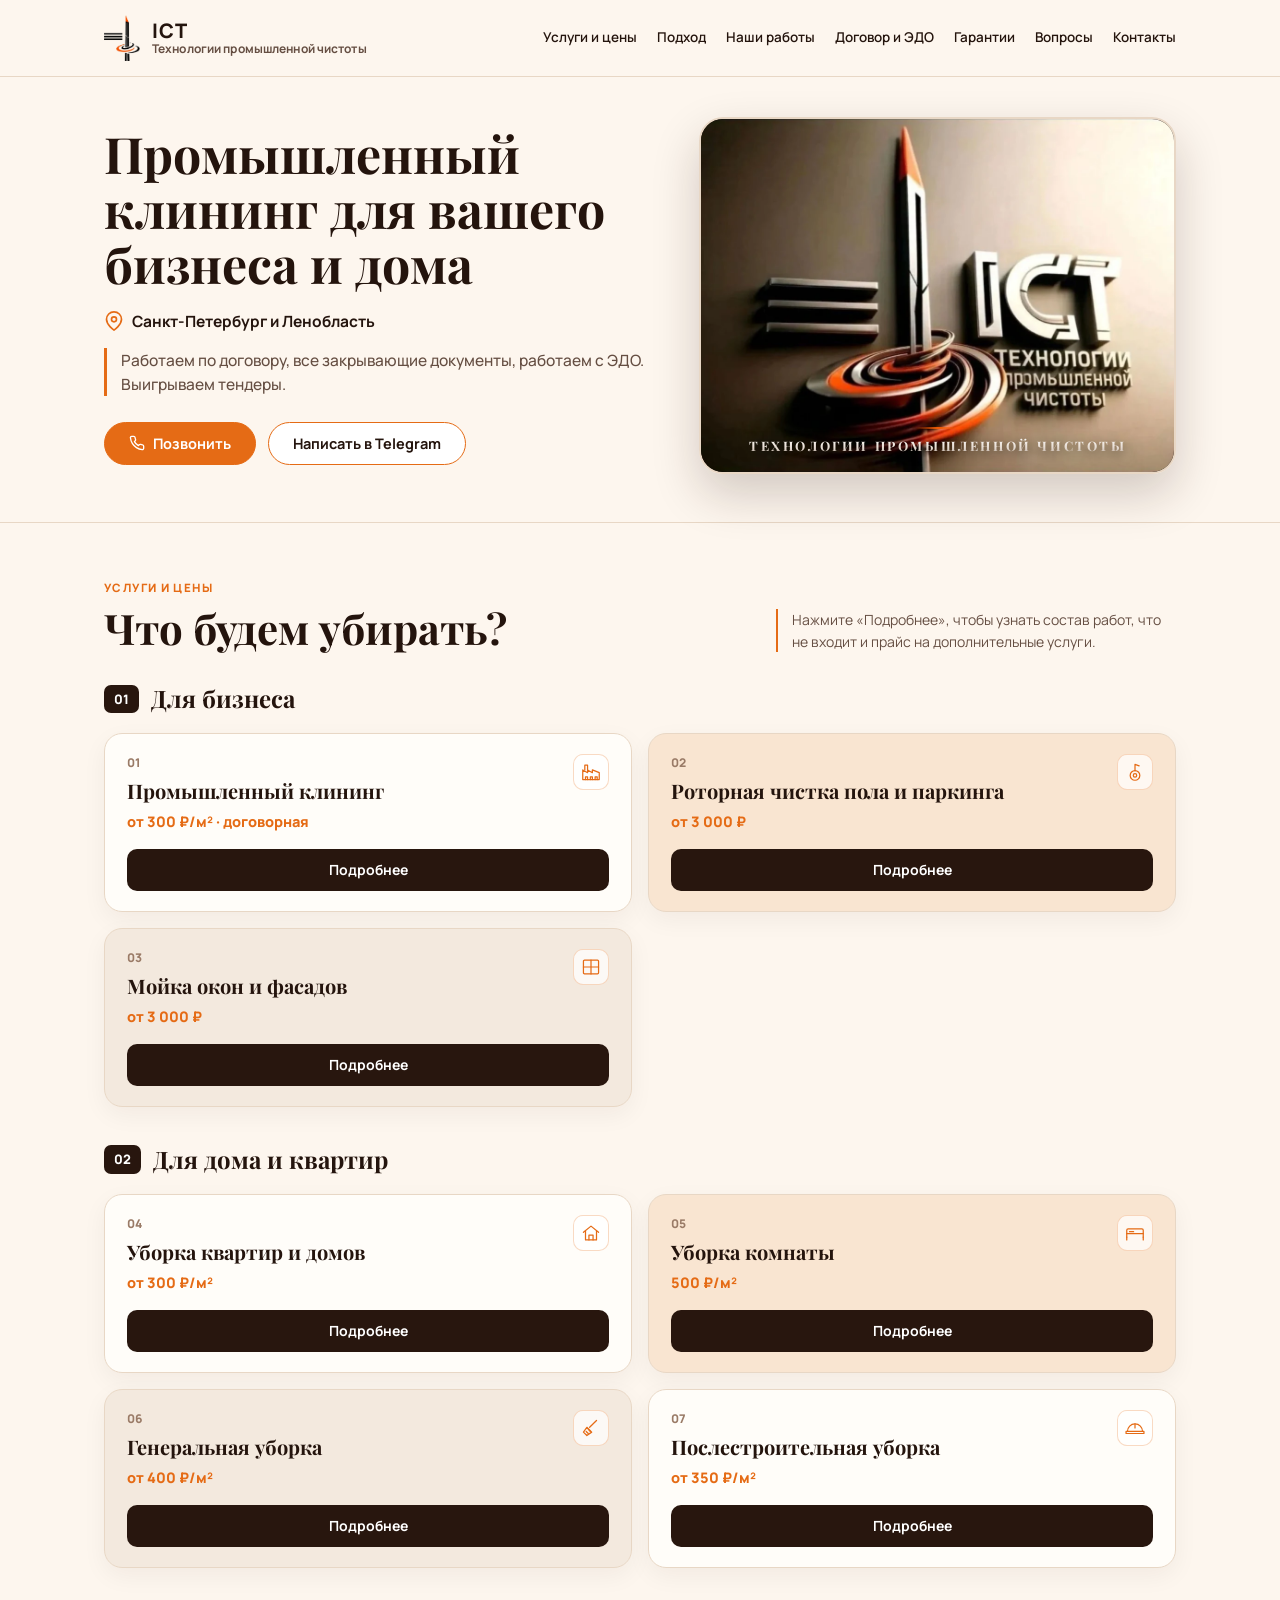
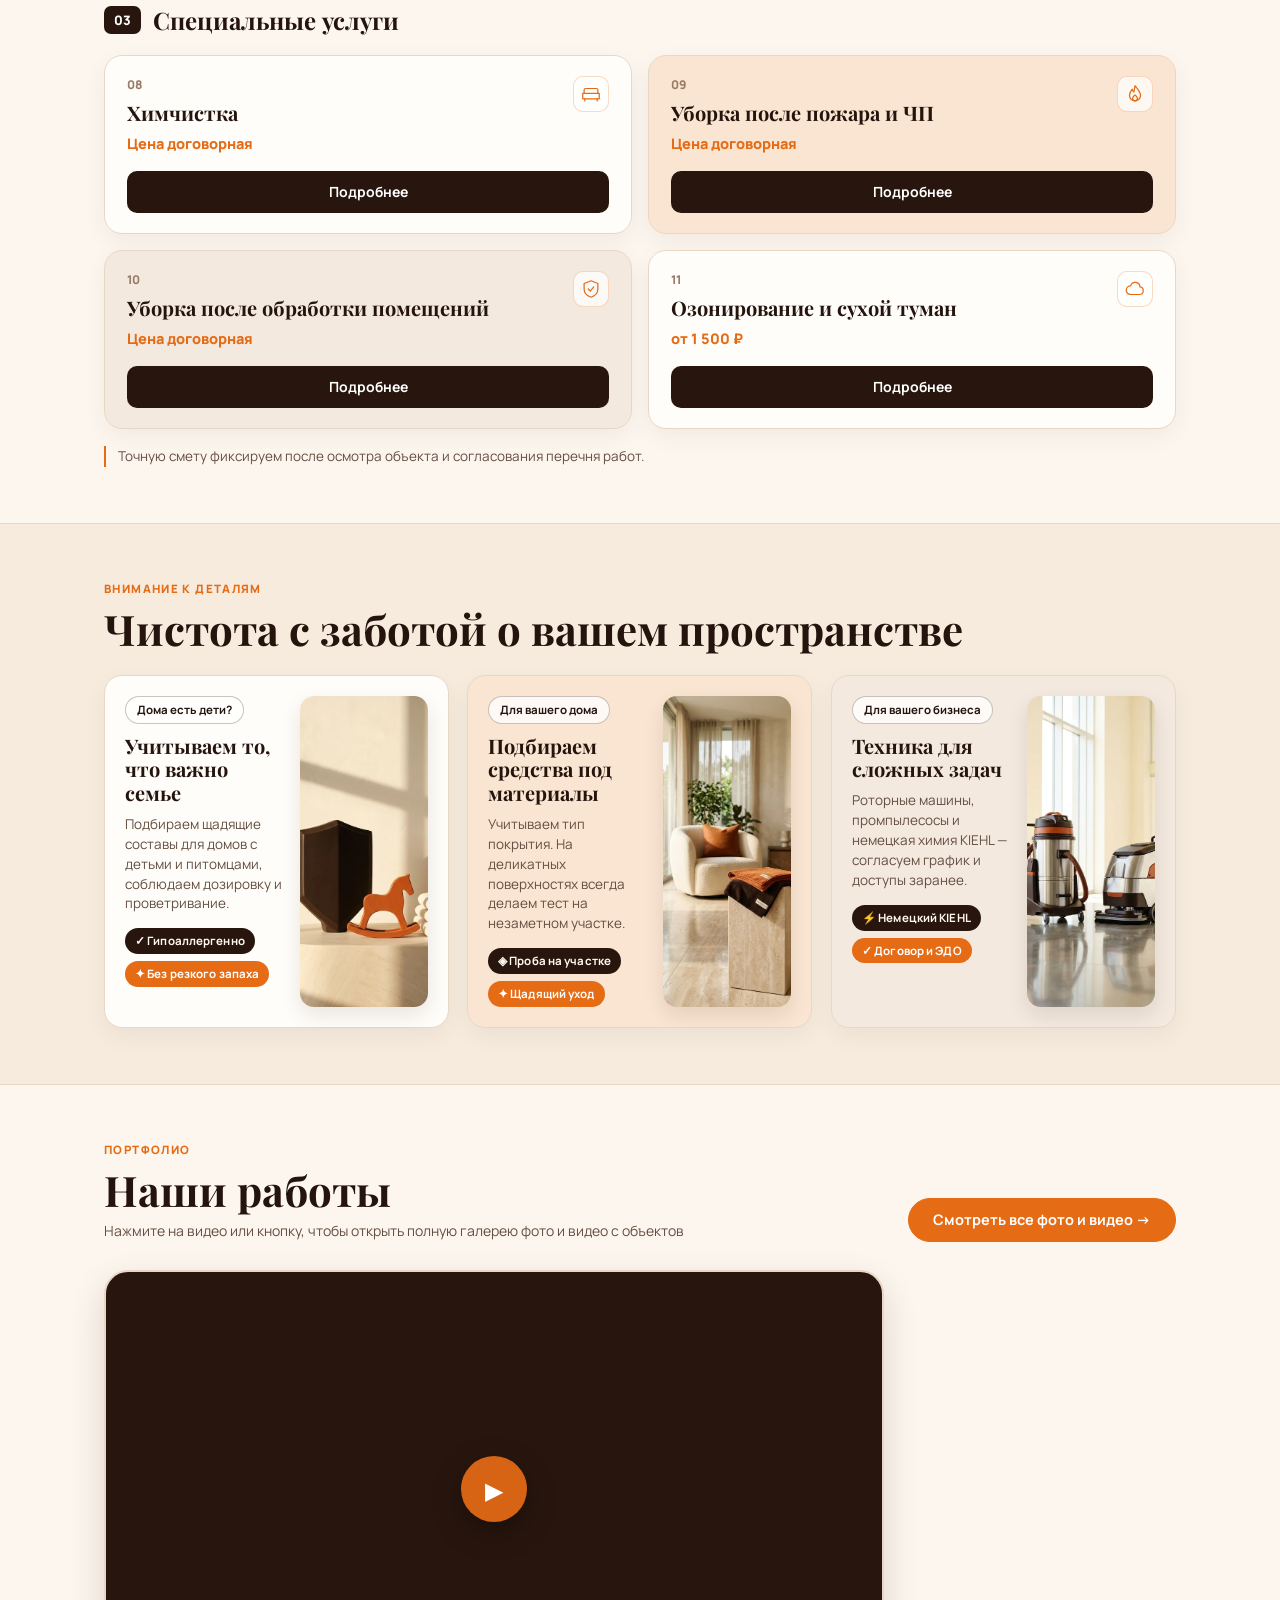
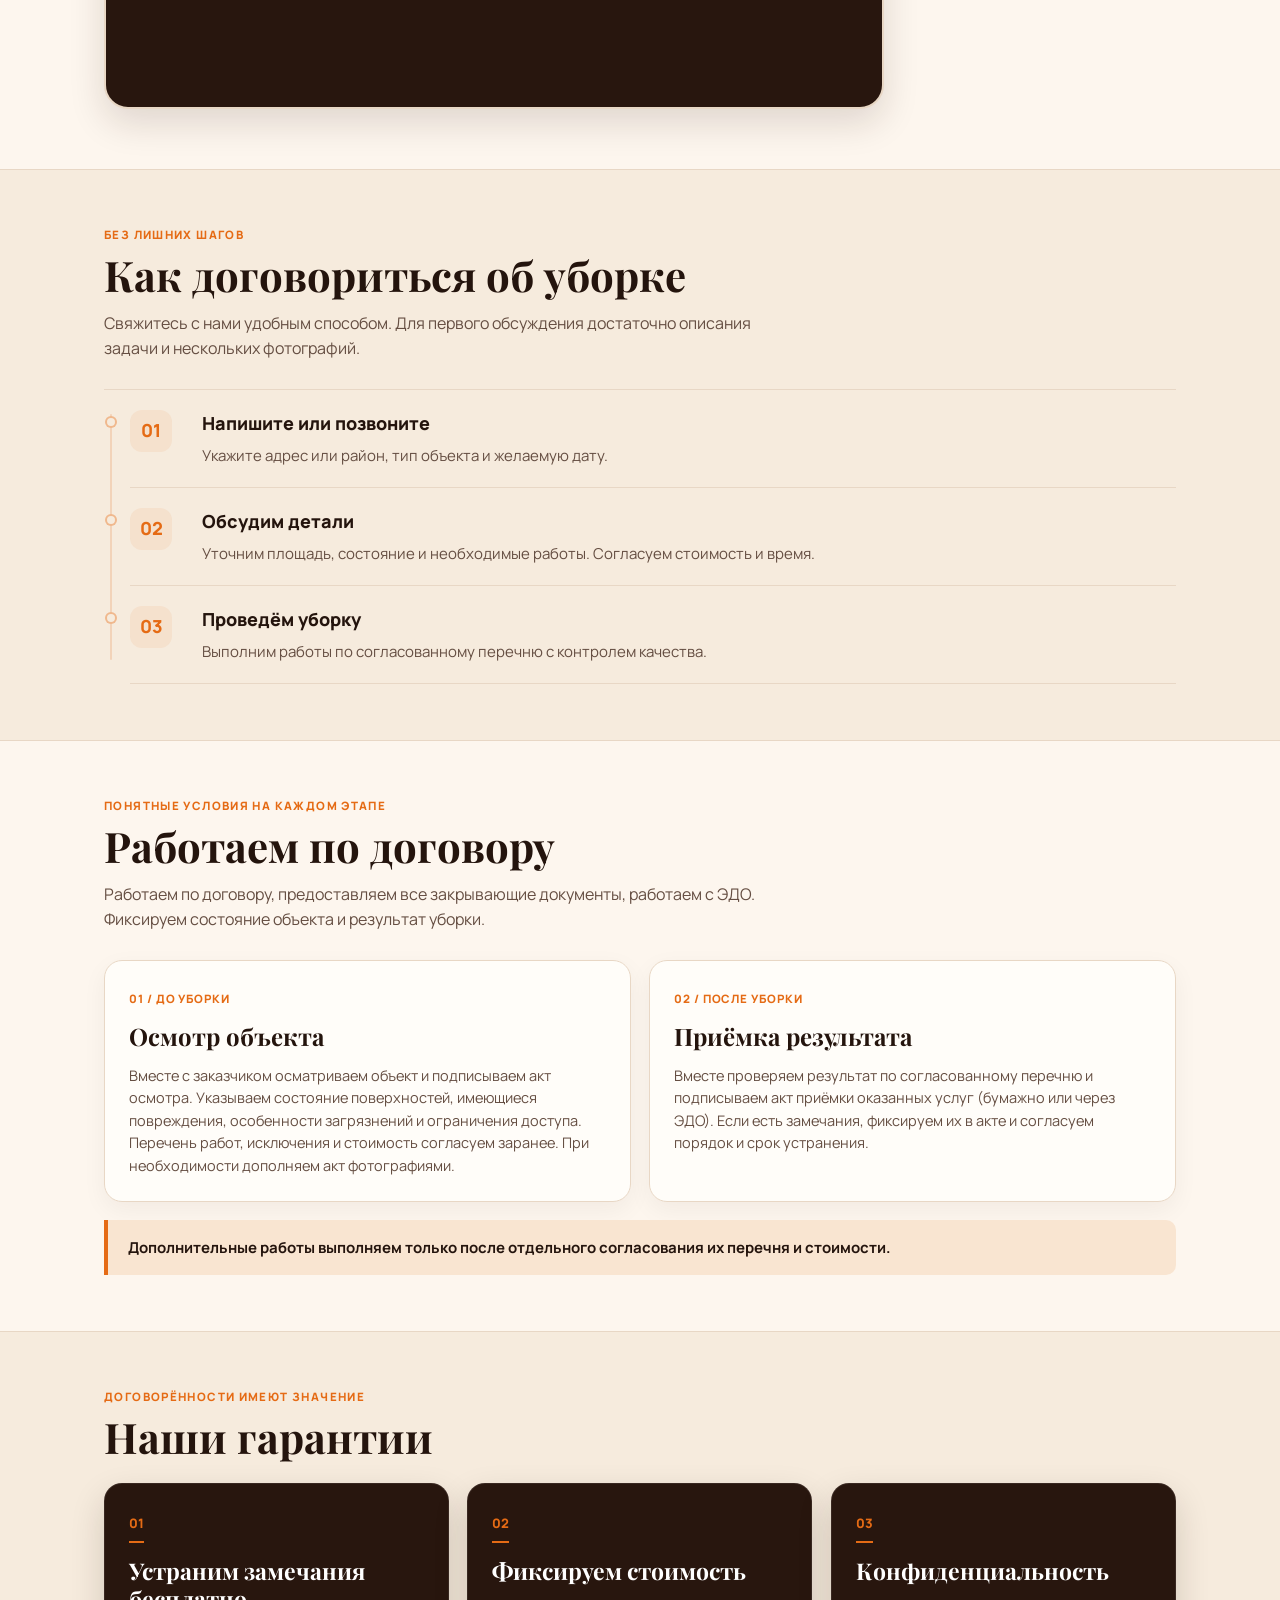
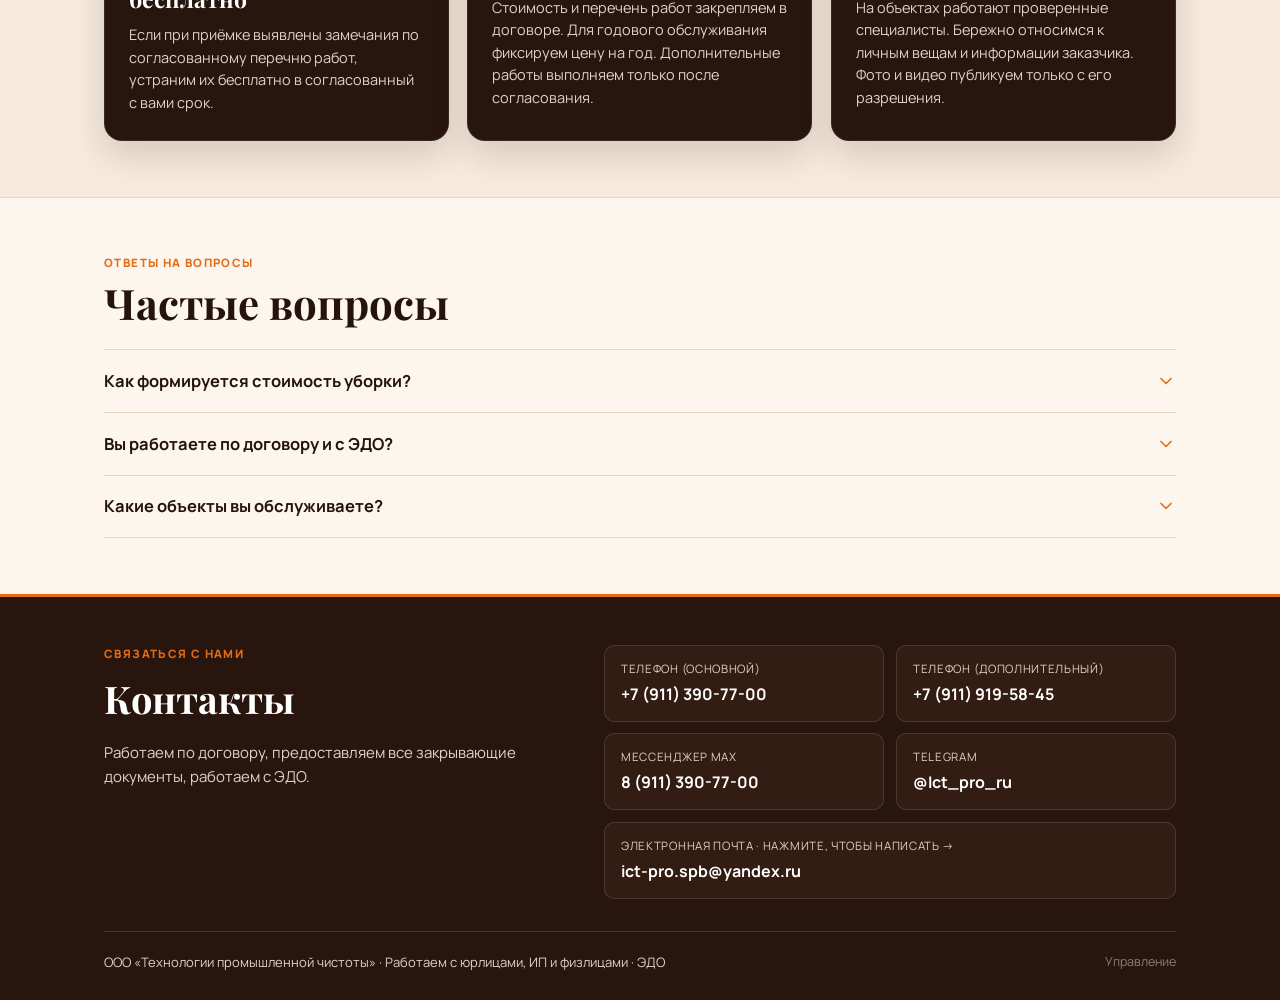
==== commit 1754b913: "Add motion.css and motion.js animations to GitHub Pages with cache-busting" ====
--- a/index.html
+++ b/index.html
@@ -8,8 +8,8 @@
   <link rel="preconnect" href="https://fonts.googleapis.com">
   <link rel="preconnect" href="https://fonts.gstatic.com" crossorigin>
   <link href="https://fonts.googleapis.com/css2?family=Manrope:wght@400;500;600;700;800&family=Playfair+Display:wght@600;700;800&display=swap" rel="stylesheet">
-  <link rel="stylesheet" href="css/styles.css">
-  <link rel="stylesheet" href="css/motion.css">
+  <link rel="stylesheet" href="css/styles.css?v=3">
+  <link rel="stylesheet" href="css/motion.css?v=3">
 </head>
 <body>
   <!-- Header (auto-hides on scroll down, returns on scroll up) -->
@@ -424,8 +424,8 @@
   </div>
 
   <script src="https://cdn.jsdelivr.net/npm/three@0.160.0/build/three.min.js" defer></script>
-  <script src="js/hero-3d.js" defer></script>
-  <script src="js/app.js" defer></script>
-  <script src="js/motion.js" defer></script>
+  <script src="js/hero-3d.js?v=3" defer></script>
+  <script src="js/app.js?v=3" defer></script>
+  <script src="js/motion.js?v=3" defer></script>
 </body>
 </html>
--- a/css/styles.css
+++ b/css/styles.css
@@ -613,13 +613,29 @@
 
 .care-card {
   border-radius: var(--radius-md);
-  border: 1px solid var(--border);
+  border: 1.5px solid var(--border);
   padding: 20px;
   box-shadow: var(--shadow-card);
   display: grid;
   grid-template-columns: 1fr 128px;
   gap: 14px;
   align-items: stretch;
+  cursor: pointer;
+  transition: transform 0.25s ease, border-color 0.25s ease, box-shadow 0.25s ease;
+}
+
+.care-card:hover {
+  transform: translateY(-4px);
+  border-color: var(--accent);
+  box-shadow: 0 16px 34px rgba(229, 107, 21, 0.16);
+}
+
+.care-card:active {
+  transform: translateY(-1px) scale(0.99);
+}
+
+.care-card:hover .care-visual img {
+  transform: scale(1.06);
 }
 
 .care-card-light { background-color: var(--bg-card-1); }
@@ -697,6 +713,7 @@
   width: 100%;
   height: 100%;
   object-fit: cover;
+  transition: transform 0.35s ease;
 }
 
 .care-dots {
@@ -844,10 +861,17 @@
 
 .contract-card {
   background-color: var(--bg-card-1);
-  border: 1px solid var(--border);
+  border: 1.5px solid var(--border);
   border-radius: var(--radius-md);
   padding: 24px;
   box-shadow: var(--shadow-card);
+  transition: transform 0.25s ease, border-color 0.25s ease, box-shadow 0.25s ease;
+}
+
+.contract-card:hover {
+  transform: translateY(-3px);
+  border-color: var(--accent);
+  box-shadow: 0 14px 30px rgba(229, 107, 21, 0.13);
 }
 
 .contract-step-label {
@@ -892,9 +916,24 @@
 .guarantee-card {
   background-color: var(--bg-dark);
   color: var(--text-light);
+  border: 1.5px solid rgba(255, 255, 255, 0.08);
   border-radius: var(--radius-md);
   padding: 26px 24px;
   box-shadow: 0 14px 34px rgba(40, 22, 14, 0.16);
+  cursor: pointer;
+  transition: transform 0.25s ease, border-color 0.25s ease, background-color 0.25s ease, box-shadow 0.25s ease;
+}
+
+.guarantee-card:hover {
+  transform: translateY(-4px);
+  background-color: #361E13;
+  border-color: var(--accent);
+  box-shadow: 0 18px 40px rgba(229, 107, 21, 0.26);
+}
+
+.guarantee-card:active {
+  transform: translateY(-1px) scale(0.99);
+  border-color: var(--accent-hover);
 }
 
 .guarantee-num {
--- a/css/motion.css
+++ b/css/motion.css
@@ -0,0 +1,401 @@
+/* ==========================================================================
+   ICT Motion & Micro-Interactions Layer
+   Non-invasive, 60 FPS animations tailored to industrial & commercial cleaning
+   ========================================================================== */
+
+/* 1. Top Scroll Progress Line ("Линия чистоты") */
+.scroll-progress-bar {
+  position: fixed;
+  top: 0;
+  left: 0;
+  width: 100%;
+  height: 3px;
+  z-index: 220;
+  pointer-events: none;
+  background: transparent;
+}
+
+.scroll-progress-fill {
+  height: 100%;
+  width: 100%;
+  transform-origin: left center;
+  transform: scaleX(0);
+  background: linear-gradient(90deg, var(--accent) 0%, #F5943D 65%, #FFD09B 100%);
+  box-shadow: 0 0 10px rgba(229, 107, 21, 0.55);
+  will-change: transform;
+}
+
+/* 2. Signature Button Effects: Shine Sweep, Wipe Fill & Click Ripple */
+.btn,
+.service-card-btn {
+  position: relative;
+  overflow: hidden;
+  isolation: isolate;
+  transition:
+    background-color 0.28s cubic-bezier(0.22, 1, 0.36, 1),
+    color 0.28s cubic-bezier(0.22, 1, 0.36, 1),
+    border-color 0.28s cubic-bezier(0.22, 1, 0.36, 1),
+    box-shadow 0.28s cubic-bezier(0.22, 1, 0.36, 1),
+    transform 0.24s cubic-bezier(0.22, 1, 0.36, 1);
+}
+
+.btn > *,
+.service-card-btn > * {
+  position: relative;
+  z-index: 2;
+}
+
+/* "Блик чистоты" (Shine sweep) on primary buttons */
+.btn-primary::before {
+  content: '';
+  position: absolute;
+  top: -20%;
+  left: -75%;
+  width: 52%;
+  height: 140%;
+  background: linear-gradient(
+    115deg,
+    rgba(255, 255, 255, 0) 0%,
+    rgba(255, 255, 255, 0.34) 50%,
+    rgba(255, 255, 255, 0) 100%
+  );
+  transform: skewX(-22deg);
+  transition: left 0.62s cubic-bezier(0.22, 1, 0.36, 1);
+  pointer-events: none;
+  z-index: 1;
+}
+
+.btn-primary:hover::before {
+  left: 130%;
+}
+
+.btn-primary:hover {
+  box-shadow: 0 10px 24px rgba(229, 107, 21, 0.34);
+}
+
+/* "Протирающая" заливка (Wipe fill) on outline & service buttons */
+.btn-outline-accent::before,
+.service-card-btn::before {
+  content: '';
+  position: absolute;
+  inset: 0;
+  background: linear-gradient(95deg, var(--accent) 0%, var(--accent-hover) 100%);
+  transform: translateX(-101%);
+  transition: transform 0.38s cubic-bezier(0.22, 1, 0.36, 1);
+  z-index: -1;
+  pointer-events: none;
+}
+
+.btn-outline-accent:hover::before,
+.service-card:hover .service-card-btn::before,
+.service-card-btn:hover::before {
+  transform: translateX(0);
+}
+
+.btn-outline-accent:hover {
+  background-color: transparent;
+  color: var(--text-light);
+  border-color: var(--accent);
+  box-shadow: 0 8px 20px rgba(229, 107, 21, 0.24);
+}
+
+.service-card:hover .service-card-btn,
+.service-card-btn:hover {
+  background-color: var(--bg-dark);
+}
+
+.btn:active,
+.service-card-btn:active {
+  transform: scale(0.97) translateY(1px);
+}
+
+/* Tactile click ripple */
+.btn-ripple {
+  position: absolute;
+  border-radius: 50%;
+  transform: translate(-50%, -50%) scale(0);
+  background: rgba(255, 255, 255, 0.42);
+  pointer-events: none;
+  z-index: 1;
+  animation: ictBtnRipple 0.56s cubic-bezier(0.22, 1, 0.36, 1) forwards;
+}
+
+@keyframes ictBtnRipple {
+  to {
+    transform: translate(-50%, -50%) scale(2.6);
+    opacity: 0;
+  }
+}
+
+/* 3. Scroll Reveal Choreography */
+html.motion-ready [data-reveal] {
+  opacity: 0;
+  transform: translateY(22px);
+  transition:
+    opacity 0.65s cubic-bezier(0.22, 1, 0.36, 1),
+    transform 0.65s cubic-bezier(0.22, 1, 0.36, 1);
+  transition-delay: var(--reveal-delay, 0ms);
+  will-change: opacity, transform;
+}
+
+html.motion-ready [data-reveal].is-revealed {
+  opacity: 1;
+  transform: translateY(0);
+}
+
+/* 4. Living Scroll Timeline in #how ("Как договориться") */
+.steps-list.has-motion-timeline {
+  position: relative;
+  padding-left: 26px;
+}
+
+.steps-list.has-motion-timeline::before {
+  content: '';
+  position: absolute;
+  top: 24px;
+  bottom: 24px;
+  left: 6px;
+  width: 2px;
+  background-color: rgba(229, 107, 21, 0.18);
+  border-radius: 999px;
+}
+
+.steps-timeline-fill {
+  position: absolute;
+  top: 24px;
+  bottom: 24px;
+  left: 6px;
+  width: 2px;
+  border-radius: 999px;
+  background: linear-gradient(180deg, var(--accent) 0%, #F5943D 100%);
+  box-shadow: 0 0 10px rgba(229, 107, 21, 0.45);
+  transform-origin: top center;
+  transform: scaleY(var(--steps-progress, 0));
+  pointer-events: none;
+  will-change: transform;
+}
+
+.steps-list.has-motion-timeline .step-row {
+  position: relative;
+  transition:
+    transform 0.35s cubic-bezier(0.22, 1, 0.36, 1),
+    border-color 0.35s ease;
+}
+
+.steps-list.has-motion-timeline .step-row::before {
+  content: '';
+  position: absolute;
+  left: -25px;
+  top: 26px;
+  width: 12px;
+  height: 12px;
+  border-radius: 50%;
+  background-color: var(--bg-alt);
+  border: 2px solid rgba(229, 107, 21, 0.4);
+  transition:
+    background-color 0.32s ease,
+    border-color 0.32s ease,
+    box-shadow 0.32s ease,
+    transform 0.32s cubic-bezier(0.22, 1, 0.36, 1);
+}
+
+.steps-list.has-motion-timeline .step-row.is-step-active::before {
+  background-color: var(--accent);
+  border-color: var(--accent);
+  transform: scale(1.18);
+  box-shadow: 0 0 0 5px rgba(229, 107, 21, 0.18);
+}
+
+.steps-list.has-motion-timeline .step-num {
+  display: inline-flex;
+  align-items: center;
+  justify-content: center;
+  width: 42px;
+  height: 42px;
+  border-radius: 12px;
+  background-color: rgba(229, 107, 21, 0.08);
+  transition:
+    background-color 0.32s ease,
+    color 0.32s ease,
+    transform 0.32s cubic-bezier(0.22, 1, 0.36, 1),
+    box-shadow 0.32s ease;
+}
+
+.steps-list.has-motion-timeline .step-row.is-step-active .step-num {
+  background-color: var(--accent);
+  color: var(--text-light);
+  transform: scale(1.05);
+  box-shadow: 0 8px 18px rgba(229, 107, 21, 0.28);
+}
+
+/* 5. Spotlight Glow on Dark Cards ("Наши гарантии" & Footer Contacts) */
+.guarantee-card,
+.contact-pill {
+  position: relative;
+  overflow: hidden;
+  isolation: isolate;
+  transition:
+    transform 0.32s cubic-bezier(0.22, 1, 0.36, 1),
+    box-shadow 0.32s cubic-bezier(0.22, 1, 0.36, 1),
+    border-color 0.28s ease,
+    background-color 0.28s ease;
+}
+
+.guarantee-card {
+  border: 1px solid rgba(255, 255, 255, 0.08);
+}
+
+.guarantee-card::before,
+.contact-pill::before {
+  content: '';
+  position: absolute;
+  inset: 0;
+  background: radial-gradient(
+    300px circle at var(--mx, 50%) var(--my, 50%),
+    rgba(229, 107, 21, 0.24),
+    rgba(245, 148, 61, 0.06) 45%,
+    transparent 72%
+  );
+  opacity: 0;
+  transition: opacity 0.32s ease;
+  pointer-events: none;
+  z-index: 0;
+}
+
+.guarantee-card > *,
+.contact-pill > * {
+  position: relative;
+  z-index: 1;
+}
+
+.guarantee-card:hover::before,
+.contact-pill:hover::before {
+  opacity: 1;
+}
+
+.guarantee-card:hover {
+  transform: translateY(-4px);
+  border-color: rgba(229, 107, 21, 0.45);
+  box-shadow: 0 20px 40px rgba(20, 10, 6, 0.28);
+}
+
+/* 6. Interactive Card Polish (Services, Care, Contract, Featured Work) */
+.service-card,
+.care-card,
+.contract-card {
+  transition:
+    transform 0.32s cubic-bezier(0.22, 1, 0.36, 1),
+    box-shadow 0.32s cubic-bezier(0.22, 1, 0.36, 1),
+    border-color 0.28s ease;
+}
+
+.service-card:hover,
+.care-card:hover,
+.contract-card:hover {
+  transform: translateY(-4px);
+  border-color: rgba(229, 107, 21, 0.42);
+  box-shadow: 0 16px 32px rgba(40, 22, 14, 0.09);
+}
+
+.care-visual img {
+  transition: transform 0.45s cubic-bezier(0.22, 1, 0.36, 1);
+}
+
+.care-card:hover .care-visual img {
+  transform: scale(1.05) translateY(-2px);
+}
+
+.work-featured-card {
+  transition:
+    transform 0.38s cubic-bezier(0.22, 1, 0.36, 1),
+    box-shadow 0.38s cubic-bezier(0.22, 1, 0.36, 1),
+    border-color 0.28s ease;
+}
+
+.work-featured-card:hover {
+  transform: translateY(-3px);
+  border-color: rgba(229, 107, 21, 0.55);
+  box-shadow: 0 20px 44px rgba(40, 22, 14, 0.2);
+}
+
+.work-tile-play {
+  position: relative;
+}
+
+.work-tile-play::after {
+  content: '';
+  position: absolute;
+  inset: -6px;
+  border-radius: 50%;
+  border: 2px solid rgba(229, 107, 21, 0.55);
+  opacity: 0;
+  animation: ictPlayPulse 2.4s cubic-bezier(0.22, 1, 0.36, 1) infinite;
+  pointer-events: none;
+}
+
+@keyframes ictPlayPulse {
+  0% {
+    transform: scale(0.92);
+    opacity: 0.7;
+  }
+  70% {
+    transform: scale(1.32);
+    opacity: 0;
+  }
+  100% {
+    transform: scale(1.32);
+    opacity: 0;
+  }
+}
+
+/* Nav link animated underline */
+.nav-link {
+  position: relative;
+}
+
+.nav-link::after {
+  content: '';
+  position: absolute;
+  left: 0;
+  right: 0;
+  bottom: -4px;
+  height: 2px;
+  background-color: var(--accent);
+  border-radius: 999px;
+  transform: scaleX(0);
+  transform-origin: left center;
+  transition: transform 0.26s cubic-bezier(0.22, 1, 0.36, 1);
+}
+
+.nav-link:hover::after {
+  transform: scaleX(1);
+}
+
+/* Respect user motion preferences */
+@media (prefers-reduced-motion: reduce) {
+  .scroll-progress-bar,
+  .steps-timeline-fill,
+  .work-tile-play::after {
+    display: none !important;
+  }
+
+  html.motion-ready [data-reveal] {
+    opacity: 1 !important;
+    transform: none !important;
+    transition: none !important;
+  }
+
+  .btn,
+  .btn::before,
+  .service-card-btn,
+  .service-card-btn::before,
+  .service-card,
+  .care-card,
+  .contract-card,
+  .guarantee-card,
+  .contact-pill,
+  .work-featured-card {
+    transition: none !important;
+    animation: none !important;
+  }
+}
